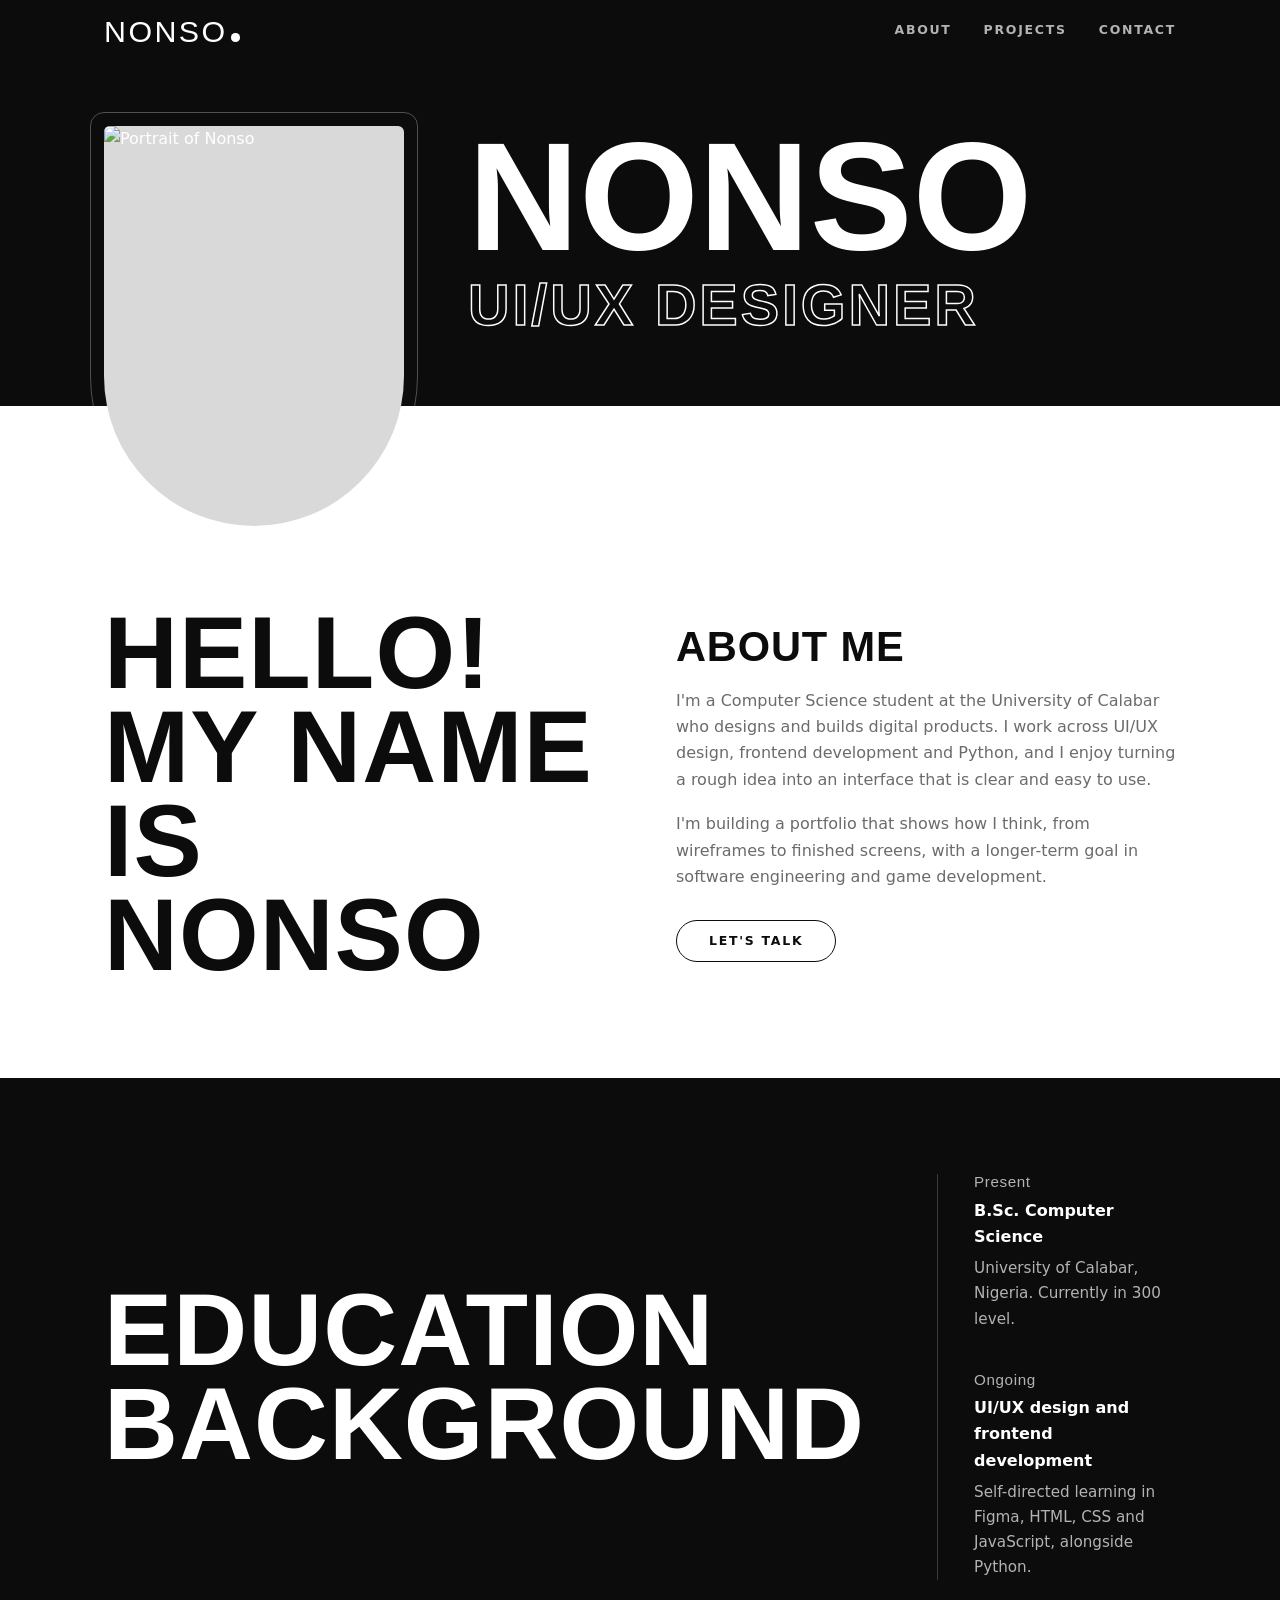
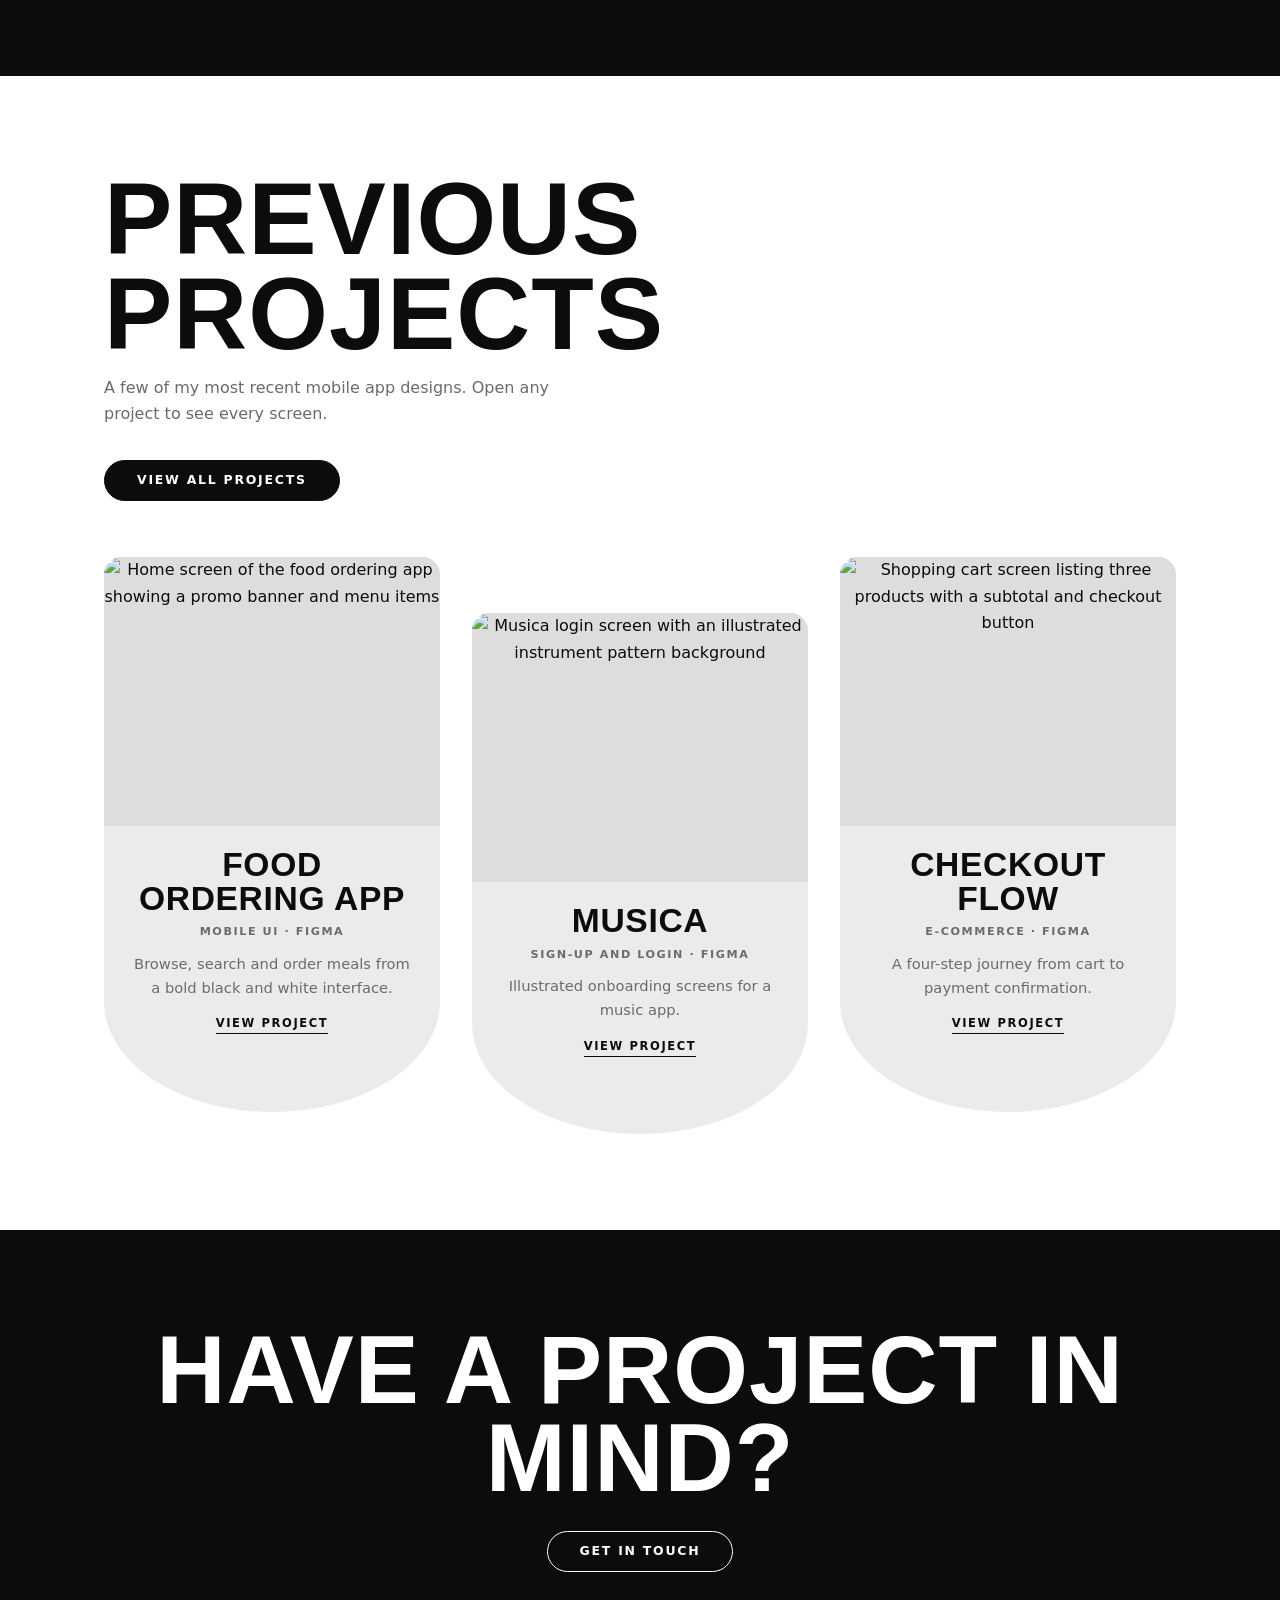
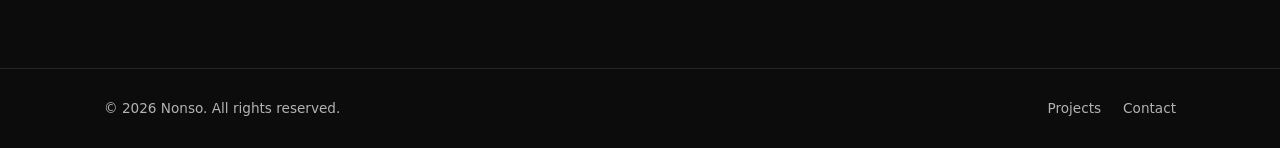
==== index.html @ d6ed272d "Add portfolio" ====
<!DOCTYPE html>
<!--
  ====================================================================
  HOME PAGE  (index.html)
  ====================================================================
  HOW THIS FILE IS ORGANISED (top to bottom):
    1. <head>            page title, description, link to style.css
    2. HEADER            logo + menu (same on every page)
    3. HERO              photo on the left, name on the right
    4. ABOUT             "Hello! My name is Nonso" + short bio
    5. EDUCATION         black section with a small timeline
    6. PROJECTS          three arch-shaped cards that link to projects.html
    7. CALL TO ACTION    black band with a button to the contact page
    8. FOOTER            copyright + small links
    9. <script>          script.js (menu behaviour)

  TIP: Use your editor's search (Ctrl+F) for "TODO" to find every
  place you need to put in your own details.
  ====================================================================
-->
<html lang="en">
<head>
  <meta charset="UTF-8">
  <!-- Makes the page scale properly on phones -->
  <meta name="viewport" content="width=device-width, initial-scale=1.0">

  <!-- The text shown in the browser tab and in Google results -->
  <title>Nonso | UI/UX Designer</title>
  <meta name="description" content="Portfolio of Nonso, a UI/UX designer and frontend developer. See my projects and get in touch.">

  <!-- All the styling lives in this one file -->
  <link rel="stylesheet" href="style.css">
</head>
<body>

  <!-- Lets keyboard users jump straight past the menu. Hidden until focused. -->
  <a class="skip-link" href="#main">Skip to content</a>


  <!-- ==============================================================
       HEADER  (sticky bar at the top of every page)
       Contains: logo on the left, menu links on the right.
       On phones the links collapse into the three-line button.
       If you add a new page, add its link in the <nav> below
       AND in the header of the other pages.
       ============================================================== -->
  <header class="site-header">
    <div class="header-inner">

      <!-- Logo / name. Clicking it returns to the home page -->
      <a href="index.html" class="logo" aria-label="Nonso, home">Nonso<span></span></a>

      <!-- Three-line menu button: only visible on phones (see style.css, section 16) -->
      <button class="nav-toggle" type="button" aria-expanded="false" aria-controls="site-nav" aria-label="Menu">
        <span></span><span></span><span></span>
      </button>

      <!-- The menu links. "#about" scrolls to the About section on this page -->
      <nav id="site-nav" class="site-nav" aria-label="Main">
        <a href="#about">About</a>
        <a href="projects.html">Projects</a>
        <a href="contact.html">Contact</a>
      </nav>

    </div>
  </header>
  <!-- END OF HEADER -->


  <!-- Everything between <main> and </main> is the page's main content -->
  <main id="main">

    <!-- ==============================================================
         HERO  (top section with the big name)
         Layout: photo on the LEFT, name + role on the RIGHT.
         Styles: style.css section 7.
         ============================================================== -->
    <section class="hero">
      <div class="hero-inner">

        <!-- Profile photo (the arch shape comes from CSS, not from the image) -->
        <div class="hero-photo">
          <!-- TODO: put your photo in the images folder, then change the src below,
                     for example src="images/nonso.jpg". A portrait photo (3:4 shape) works best. -->
          <img src="images/profile-placeholder.svg" alt="Portrait of Nonso" width="600" height="800">
        </div>

        <!-- Name and role. The second <span> is drawn as outlined text by CSS -->
        <h1 class="display">
          <span class="hero-name">Nonso</span>
          <span class="hero-role">UI/UX Designer</span>
        </h1>

      </div>
    </section>
    <!-- END OF HERO -->


    <!-- ==============================================================
         ABOUT  (white section, big heading on the left, text on the right)
         The id="about" lets the "About" menu link scroll here.
         Styles: style.css section 8.
         ============================================================== -->
    <section id="about" class="section about">
      <div class="wrap split">

        <!-- Left column: the big greeting -->
        <h2 class="display">Hello! My name is Nonso</h2>

        <!-- Right column: bio text and a button -->
        <div>
          <h3>About me</h3>
          <!-- TODO: rewrite these two paragraphs in your own words -->
          <p>
            I'm a Computer Science student at the University of Calabar who designs and builds
            digital products. I work across UI/UX design, frontend development and Python,
            and I enjoy turning a rough idea into an interface that is clear and easy to use.
          </p>
          <p>
            I'm building a portfolio that shows how I think, from wireframes to finished screens,
            with a longer-term goal in software engineering and game development.
          </p>
          <a class="btn" href="contact.html">Let's talk</a>
        </div>

      </div>
    </section>
    <!-- END OF ABOUT -->


    <!-- ==============================================================
         EDUCATION  (black section with a vertical timeline)
         To add another entry, copy one <div> inside .timeline.
         Styles: style.css section 9.
         ============================================================== -->
    <section id="education" class="section dark education">
      <div class="wrap split">

        <!-- Left column: heading -->
        <h2 class="display">Education background</h2>

        <!-- Right column: timeline entries (each <div> is one entry) -->
        <div class="timeline">

          <!-- Entry 1 -->
          <div>
            <p class="timeline-date">Present</p>
            <h3>B.Sc. Computer Science</h3>
            <p>University of Calabar, Nigeria. Currently in 300 level.</p>
          </div>

          <!-- Entry 2 -->
          <div>
            <p class="timeline-date">Ongoing</p>
            <h3>UI/UX design and frontend development</h3>
            <p>Self-directed learning in Figma, HTML, CSS and JavaScript, alongside Python.</p>
          </div>

        </div>
      </div>
    </section>
    <!-- END OF EDUCATION -->


    <!-- ==============================================================
         PROJECTS  (preview cards that link to the Projects page)
         Each <a class="arch-card"> is one card. The part after the #
         in href (for example #food-app) jumps to that project on
         projects.html, so it must match the id of the project there.
         To add a card: copy one <a class="arch-card">…</a> block.
         Styles: style.css section 10.
         ============================================================== -->
    <section id="projects" class="section">
      <div class="wrap">

        <!-- Heading row: title + short text on the left, button on the right -->
        <div class="section-head">
          <div>
            <h2 class="display">Previous projects</h2>
            <p>A few of my most recent mobile app designs. Open any project to see every screen.</p>
          </div>
          <a class="btn btn-solid" href="projects.html">View all projects</a>
        </div>

        <!-- The row of cards -->
        <div class="arch-grid">

          <!-- Card 1: Food Ordering App -->
          <a class="arch-card" href="projects.html#food-app">
            <img src="images/food-app/home-fast-food.png" alt="Home screen of the food ordering app showing a promo banner and menu items" width="430" height="1433" loading="lazy">
            <div class="arch-body">
              <h3>Food Ordering App</h3>
              <p class="arch-tags">Mobile UI · Figma</p>
              <p>Browse, search and order meals from a bold black and white interface.</p>
              <span class="arch-link">View project</span>
            </div>
          </a>

          <!-- Card 2: Musica -->
          <a class="arch-card" href="projects.html#musica">
            <img src="images/musica/login.png" alt="Musica login screen with an illustrated instrument pattern background" width="430" height="932" loading="lazy">
            <div class="arch-body">
              <h3>Musica</h3>
              <p class="arch-tags">Sign-up and login · Figma</p>
              <p>Illustrated onboarding screens for a music app.</p>
              <span class="arch-link">View project</span>
            </div>
          </a>

          <!-- Card 3: Checkout Flow -->
          <a class="arch-card" href="projects.html#checkout">
            <img src="images/checkout/cart.png" alt="Shopping cart screen listing three products with a subtotal and checkout button" width="430" height="932" loading="lazy">
            <div class="arch-body">
              <h3>Checkout Flow</h3>
              <p class="arch-tags">E-commerce · Figma</p>
              <p>A four-step journey from cart to payment confirmation.</p>
              <span class="arch-link">View project</span>
            </div>
          </a>

        </div>
      </div>
    </section>
    <!-- END OF PROJECTS -->


    <!-- ==============================================================
         CALL TO ACTION  (black band just above the footer)
         Styles: style.css section 11.
         ============================================================== -->
    <section class="dark cta">
      <div class="wrap">
        <h2 class="display">Have a project in mind?</h2>
        <a class="btn" href="contact.html">Get in touch</a>
      </div>
    </section>
    <!-- END OF CALL TO ACTION -->

  </main>


  <!-- ==============================================================
       FOOTER  (bottom of every page)
       The year updates by itself: script.js fills in <span data-year>.
       ============================================================== -->
  <footer class="site-footer">
    <div class="footer-inner">
      <p>&copy; <span data-year>2026</span> Nonso. All rights reserved.</p>
      <nav class="footer-links" aria-label="Footer">
        <a href="projects.html">Projects</a>
        <a href="contact.html">Contact</a>
      </nav>
    </div>
  </footer>
  <!-- END OF FOOTER -->


  <!-- JavaScript for this page (mobile menu, footer year). Keep this last. -->
  <script src="script.js"></script>
</body>
</html>
---- style.css ----
/* ====================================================================
   NONSO'S PORTFOLIO: style.css  (black & white theme)
   ====================================================================

   TABLE OF CONTENTS  (use Ctrl+F and search the number, e.g. "7.")
     1.  Fonts
     2.  Colours and settings   <- change the look of the whole site here
     3.  Reset and base styles
     4.  Reusable pieces        (headings, buttons)
     5.  Header and menu
     6.  Shared section helpers (.section, .dark, .split)
     7.  HOME: hero            (photo + big name)
     8.  HOME: about
     9.  HOME: education
    10.  HOME: project cards   (the arch shapes)
    11.  Call-to-action band
    12.  Footer
    13.  Page banner           (top of Projects and Contact pages)
    14.  PROJECTS page         (project blocks, gallery, lightbox)
    15.  CONTACT page          (details + form + errors)
    16.  Responsive rules      (tablet and phone)
    17.  Reduced motion

   HOW TO READ A CSS RULE:
     .class-name {            <- "which element?" (a dot means a class)
       property: value;       <- "what should change?"
     }
   The class names match the class="..." attributes in the HTML files.
   ==================================================================== */


/* ====================================================================
   1. FONTS
   The font files are stored in the "fonts" folder, so the site looks
   the same even offline. Bebas Neue = tall headings. Inter = body text.
   ==================================================================== */
@font-face {
  font-family: "Bebas Neue";
  src: url("fonts/bebas-neue-latin-400-normal.woff2") format("woff2");
  font-weight: 400;
  font-display: swap;  /* show text immediately, swap in the font when loaded */
}
@font-face {
  font-family: "Inter";
  src: url("fonts/inter-latin-400-normal.woff2") format("woff2");
  font-weight: 400;
  font-display: swap;
}
@font-face {
  font-family: "Inter";
  src: url("fonts/inter-latin-600-normal.woff2") format("woff2");
  font-weight: 600;    /* the semi-bold used for labels and small caps text */
  font-display: swap;
}


/* ====================================================================
   2. COLOURS AND SETTINGS
   These are "variables". Elsewhere you will see var(--black), which
   means "use whatever --black is set to here". Change a value once
   and it updates everywhere on the site.
   ==================================================================== */
:root {
  /* Colours */
  --black: #0c0c0c;        /* main black: dark sections, buttons, text */
  --white: #ffffff;        /* main white */
  --paper: #f5f5f5;        /* very light grey: alternate project blocks */
  --mist: #ebebeb;         /* light grey: project card background */
  --line: #d6d6d6;         /* thin divider lines and borders */
  --grey: #6b6b6b;         /* secondary text on white backgrounds */
  --grey-light: #b3b3b3;   /* secondary text on black backgrounds */
  --error: #c0182d;        /* red, used ONLY for form error messages */

  /* Fonts. After the first name comes a backup in case the font fails to load */
  --display: "Bebas Neue", "Arial Narrow", Impact, sans-serif;  /* headings */
  --body: "Inter", system-ui, -apple-system, "Segoe UI", Roboto, sans-serif;  /* paragraphs */

  /* Maximum width of the content area on big screens */
  --wrap: 1120px;
}


/* ====================================================================
   3. RESET AND BASE STYLES
   Browsers add their own default spacing. These rules remove it so the
   page looks the same everywhere, then set the page-wide defaults.
   ==================================================================== */

/* Makes width include padding and border, so sizes behave predictably */
*,
*::before,
*::after { box-sizing: border-box; }

/* Smooth scrolling when a link jumps to a section on the same page */
html { scroll-behavior: smooth; }

body {
  margin: 0;
  font-family: var(--body);
  color: var(--black);
  background: var(--white);
  line-height: 1.65;                 /* space between lines of text */
  -webkit-font-smoothing: antialiased;
}

/* Added by script.js while the lightbox is open, to stop the page behind it scrolling */
body.no-scroll { overflow: hidden; }

img { display: block; max-width: 100%; height: auto; }  /* images never overflow their box */
h1, h2, h3, p, ul, dl, figure { margin: 0; }            /* remove default gaps */
ul { padding: 0; list-style: none; }
a { color: inherit; }                                   /* links take the colour of their surroundings */

/* The outline shown when someone tabs through the page with a keyboard */
:focus-visible { outline: 2px solid currentColor; outline-offset: 4px; }

/* .wrap: centres the content and stops it getting too wide on big screens */
.wrap { max-width: var(--wrap); margin-inline: auto; padding-inline: 24px; }

/* "Skip to content" link: hidden off-screen until a keyboard user focuses it */
.skip-link {
  position: absolute;
  left: 16px;
  top: -60px;
  z-index: 100;
  background: var(--white);
  color: var(--black);
  padding: 10px 16px;
  border-radius: 8px;
}
.skip-link:focus { top: 12px; }


/* ====================================================================
   4. REUSABLE PIECES
   Small styles used in many places across all pages.
   ==================================================================== */

/* ---- .display: the big, tall, uppercase heading style ---- */
.display {
  font-family: var(--display);
  text-transform: uppercase;
  line-height: 0.92;           /* tight lines for big headings */
  letter-spacing: 0.01em;
}

/* ---- .eyebrow: the tiny label above a heading ("SELECTED WORK") ---- */
.eyebrow {
  font-size: 0.78rem;
  font-weight: 600;
  letter-spacing: 0.16em;
  text-transform: uppercase;
  color: var(--grey);
}
.dark .eyebrow,
.hero .eyebrow { color: var(--grey-light); }   /* lighter grey on black backgrounds */

/* ---- .btn: the pill-shaped button used everywhere ----
   Default look = outlined. Add "btn-solid" in the HTML for a filled one. */
.btn {
  display: inline-block;
  padding: 0.85rem 2rem;
  border: 1.5px solid currentColor;   /* border takes the text colour */
  border-radius: 999px;               /* huge radius = fully rounded ends */
  font: 600 0.78rem/1 var(--body);
  letter-spacing: 0.14em;
  text-transform: uppercase;
  text-decoration: none;
  background: transparent;
  color: inherit;
  cursor: pointer;
  transition: background 0.2s, color 0.2s, transform 0.2s;  /* smooth hover change */
}
/* Hover on a white background: fill with black */
.btn:hover { background: var(--black); color: var(--white); border-color: var(--black); transform: translateY(-2px); }
/* Hover on a black background: fill with white instead */
.dark .btn:hover,
.hero .btn:hover { background: var(--white); color: var(--black); border-color: var(--white); }
/* Filled version */
.btn-solid { background: var(--black); color: var(--white); border-color: var(--black); }
.btn-solid:hover { background: transparent; color: var(--black); }
/* Greyed out while the form is sending */
.btn[disabled] { opacity: 0.55; cursor: progress; transform: none; }


/* ====================================================================
   5. HEADER AND MENU
   The black bar at the top of every page. It stays visible while
   scrolling (position: sticky).
   ==================================================================== */
.site-header {
  position: sticky;
  top: 0;
  z-index: 50;                  /* keeps the header above other content */
  background: var(--black);
  color: var(--white);
}

/* Inner box that lines up the logo (left) and menu (right) */
.header-inner {
  max-width: var(--wrap);
  margin-inline: auto;
  padding: 14px 24px;
  display: flex;                  /* puts logo and menu side by side */
  align-items: center;
  justify-content: space-between; /* logo far left, menu far right */
}

/* ---- Logo (your name) ---- */
.logo {
  font-family: var(--display);
  font-size: 1.9rem;
  line-height: 1;
  letter-spacing: 0.08em;
  text-transform: uppercase;
  text-decoration: none;
}
/* The small white dot after the name (an empty <span> drawn with CSS) */
.logo span { display: inline-block; width: 0.28em; height: 0.28em; margin-left: 0.12em; border-radius: 50%; background: currentColor; }

/* ---- Menu links ---- */
.site-nav { display: flex; gap: 32px; }
.site-nav a {
  font-size: 0.78rem;
  font-weight: 600;
  letter-spacing: 0.14em;
  text-transform: uppercase;
  text-decoration: none;
  color: var(--grey-light);
  padding: 6px 0;
  border-bottom: 1.5px solid transparent;   /* invisible underline, shown on hover */
  transition: color 0.2s, border-color 0.2s;
}
/* Hovered link, and the link for the page you are currently on */
.site-nav a:hover,
.site-nav a[aria-current="page"] { color: var(--white); border-color: var(--white); }

/* ---- Three-line phone menu button (hidden on desktop, see section 16) ---- */
.nav-toggle {
  display: none;
  width: 44px;
  height: 44px;
  padding: 0;
  background: none;
  border: 0;
  color: inherit;
  cursor: pointer;
}
/* Each of the three lines */
.nav-toggle span {
  display: block;
  width: 24px;
  height: 2px;
  margin: 5px auto;
  background: currentColor;
  transition: transform 0.25s, opacity 0.25s;
}
/* When the menu is open, the three lines turn into an X */
.nav-toggle[aria-expanded="true"] span:nth-child(1) { transform: translateY(7px) rotate(45deg); }
.nav-toggle[aria-expanded="true"] span:nth-child(2) { opacity: 0; }
.nav-toggle[aria-expanded="true"] span:nth-child(3) { transform: translateY(-7px) rotate(-45deg); }


/* ====================================================================
   6. SHARED SECTION HELPERS
   Classes you add to a <section> to control its spacing and colour.
   ==================================================================== */

/* .section: standard vertical spacing between page sections */
.section { padding: 96px 0; scroll-margin-top: 70px; }  /* scroll-margin keeps anchors clear of the sticky header */

/* .dark: black background with white text */
.dark { background: var(--black); color: var(--white); }

/* .paper: very light grey background (available if you want a tinted section) */
.paper { background: var(--paper); }

/* .split: two equal columns side by side (collapses to one column on phones) */
.split {
  display: grid;
  grid-template-columns: 1fr 1fr;   /* two columns of equal width */
  gap: 72px;                        /* space between the columns */
  align-items: center;              /* vertically centre both columns */
}


/* ====================================================================
   7. HOME: HERO
   The black area at the top of the home page. Photo on the LEFT,
   name on the RIGHT. The photo hangs down over the white section below.
   ==================================================================== */
.hero {
  background: var(--black);
  color: var(--white);
  padding-top: 64px;
  position: relative;
  z-index: 2;      /* lets the photo sit on top of the next section */
}

/* Two columns: [photo] [name]. "auto" = as wide as the photo needs, "1fr" = the rest */
.hero-inner {
  max-width: var(--wrap);
  margin-inline: auto;
  padding-inline: 24px;
  display: grid;
  grid-template-columns: auto 1fr;
  align-items: center;
  gap: 64px;
}

/* ---- The photo ---- */
.hero-photo {
  position: relative;
  width: 300px;
  margin-bottom: -120px;     /* NEGATIVE margin pulls the photo down over the white section */
}
.hero-photo img {
  width: 100%;
  aspect-ratio: 3 / 4;       /* portrait shape */
  object-fit: cover;         /* crops the photo to fill the shape without stretching */
  background: #d9d9d9;
  border-radius: 6px 6px 150px 150px;   /* corners: top-left, top-right, bottom-right, bottom-left. Big bottom radius = rounded "arch" bottom */
}
/* The thin ring drawn around the photo (decoration only) */
.hero-photo::after {
  content: "";
  position: absolute;
  inset: -14px;              /* extends the ring 14px beyond the photo on all sides */
  border: 1.5px solid rgba(255, 255, 255, 0.28);
  border-radius: 14px 14px 164px 164px;
  pointer-events: none;      /* the ring never blocks clicks */
}

/* ---- The name and role ---- */
.hero h1 { padding-bottom: 72px; }   /* lifts the text up a little, balancing the photo overhang */
.hero-name {
  display: block;
  font-size: clamp(4.5rem, 12vw, 10rem);   /* clamp(min, ideal, max): grows with the screen but stays within limits */
}
.hero-role {
  display: block;
  margin-top: 10px;
  font-size: clamp(1.8rem, 5vw, 3.6rem);
  color: transparent;                       /* transparent fill + white stroke = outlined text */
  -webkit-text-stroke: 1.5px var(--white);
  letter-spacing: 0.05em;
}


/* ====================================================================
   8. HOME: ABOUT
   ==================================================================== */
.about { padding-top: 200px; }   /* extra top space so the hanging photo doesn't cover the heading */
.about h2 { font-size: clamp(3.6rem, 8vw, 6.6rem); }

/* Small headings reused in a few places ("About me") */
.about h3,
.section-title-sm {
  font-family: var(--display);
  font-size: 2.6rem;
  line-height: 1;
  letter-spacing: 0.02em;
  text-transform: uppercase;
  margin-bottom: 20px;
}
.about p { color: var(--grey); margin-bottom: 18px; max-width: 52ch; }  /* 52ch = about 52 characters wide: comfortable to read */
.about .btn { margin-top: 12px; }


/* ====================================================================
   9. HOME: EDUCATION
   Black section with a vertical line down the left of the entries.
   ==================================================================== */
.education h2 { font-size: clamp(3.4rem, 8vw, 6.4rem); }

/* .timeline: the list of entries. The left border is the vertical line */
.timeline { border-left: 1px solid #3a3a3a; padding-left: 36px; display: grid; gap: 40px; }
.timeline-date { font-family: var(--display); font-size: 2.1rem; line-height: 1; letter-spacing: 0.04em; margin-bottom: 8px; }
.timeline h3 { font-size: 1rem; font-weight: 600; margin-bottom: 6px; }
.timeline p { color: var(--grey-light); font-size: 0.95rem; max-width: 44ch; }


/* ====================================================================
   10. HOME: PROJECT CARDS
   The arch-shaped cards (flat top, big rounded bottom).
   ==================================================================== */

/* Heading row above the cards: title on the left, button on the right */
.section-head { display: flex; justify-content: space-between; align-items: end; gap: 32px; flex-wrap: wrap; margin-bottom: 56px; }
.section-head h2 { font-size: clamp(3.4rem, 8vw, 6.4rem); }
.section-head p { color: var(--grey); max-width: 46ch; margin-top: 14px; }

/* .arch-grid: lays the cards in a row.
   repeat(auto-fit, minmax(250px, 1fr)) = "fit as many columns as possible,
   each at least 250px wide". That is what makes it responsive. */
.arch-grid {
  display: grid;
  grid-template-columns: repeat(auto-fit, minmax(250px, 1fr));
  gap: 32px;
  align-items: start;
}

/* .arch-card: one card. The two-part border-radius below creates the arch:
   16px rounded top corners, and a bottom curve that is 50% of the width
   across and 110px tall. */
.arch-card {
  display: flex;
  flex-direction: column;
  text-align: center;
  text-decoration: none;
  background: var(--mist);
  border-radius: 18px 18px 50% 50% / 18px 18px 110px 110px;
  overflow: hidden;       /* clips the image to the rounded corners */
  transition: transform 0.3s, box-shadow 0.3s;
}
/* Hover: lift the card up and add a soft shadow */
.arch-card:hover { transform: translateY(-8px); box-shadow: 0 22px 40px rgba(0, 0, 0, 0.16); }

/* The screenshot at the top of the card (cropped from the top) */
.arch-card img { width: 100%; aspect-ratio: 5 / 4; object-fit: cover; object-position: top; background: #ddd; }

/* The text area. The big bottom padding leaves room for the curve */
.arch-body { padding: 22px 28px 76px; }
.arch-body h3 { font-family: var(--display); font-size: 2.1rem; line-height: 1; letter-spacing: 0.02em; text-transform: uppercase; }
.arch-tags { margin: 8px 0 10px; font-size: 0.7rem; font-weight: 600; letter-spacing: 0.14em; text-transform: uppercase; color: var(--grey); }
.arch-body p:not(.arch-tags) { font-size: 0.92rem; color: var(--grey); }
.arch-link { display: inline-block; margin-top: 14px; font-size: 0.72rem; font-weight: 600; letter-spacing: 0.14em; text-transform: uppercase; border-bottom: 1.5px solid currentColor; }


/* ====================================================================
   11. CALL-TO-ACTION BAND
   The black strip with a headline and a button, above the footer.
   (It also has class="dark" in the HTML, which gives it the black background.)
   ==================================================================== */
.cta { text-align: center; padding: 96px 0; }
.cta h2 { font-size: clamp(3rem, 8vw, 6rem); margin-bottom: 28px; }


/* ====================================================================
   12. FOOTER
   ==================================================================== */
.site-footer { background: var(--black); color: var(--grey-light); border-top: 1px solid #262626; font-size: 0.85rem; }
.footer-inner { max-width: var(--wrap); margin-inline: auto; padding: 28px 24px; display: flex; justify-content: space-between; align-items: center; gap: 16px; flex-wrap: wrap; }
.footer-links { display: flex; gap: 22px; }
.footer-links a { text-decoration: none; }
.footer-links a:hover { color: var(--white); }


/* ====================================================================
   13. PAGE BANNER
   The black title area at the top of the Projects and Contact pages.
   ==================================================================== */
.page-hero { background: var(--black); color: var(--white); padding: 80px 0 72px; }
.page-hero h1 { font-size: clamp(3.8rem, 11vw, 8.5rem); }
.page-hero p { margin-top: 20px; max-width: 54ch; color: var(--grey-light); }

/* .pills: the row of jump buttons under the Projects banner title */
.pills { display: flex; flex-wrap: wrap; gap: 12px; margin-top: 32px; }
.pills a {
  padding: 9px 20px;
  border: 1.5px solid #4a4a4a;
  border-radius: 999px;
  font-size: 0.74rem;
  font-weight: 600;
  letter-spacing: 0.14em;
  text-transform: uppercase;
  text-decoration: none;
  color: var(--white);
  transition: background 0.2s, color 0.2s;
}
.pills a:hover { background: var(--white); color: var(--black); }


/* ====================================================================
   14. PROJECTS PAGE
   ==================================================================== */

/* ---- One project block ---- */
.project { padding: 88px 0; scroll-margin-top: 60px; border-top: 1px solid var(--line); }
/* Alternating backgrounds: projects 1 and 3 get light grey, project 2 stays white.
   (It counts every <section> in <main>, and the page banner is the first one.) */
.project:nth-of-type(even) { background: var(--paper); }

/* Top of a project: title on the left, description on the right */
.project-head { display: grid; grid-template-columns: 1fr 1.2fr; gap: 64px; margin-bottom: 56px; }

/* The big outlined number ("01") */
.project-num { font-family: var(--display); font-size: 5rem; line-height: 1; color: transparent; -webkit-text-stroke: 1.5px var(--black); }
.project h2 { font-size: clamp(3rem, 6vw, 4.8rem); margin-top: 4px; }

/* The description paragraph */
.project-copy p { color: var(--grey); max-width: 60ch; }

/* ---- Screenshot gallery ----
   Same auto-fit trick as the cards: as many columns as fit, each at least 190px. */
.gallery { display: grid; grid-template-columns: repeat(auto-fit, minmax(190px, 1fr)); gap: 24px; align-items: start; }
.gallery figure { display: grid; gap: 10px; }

/* The clickable wrapper around each screenshot */
.shot-btn { padding: 0; border: 0; background: none; cursor: zoom-in; display: block; width: 100%; border-radius: 22px; }
.shot-btn img {
  width: 100%;
  border-radius: 22px;
  border: 1px solid var(--line);
  background: var(--mist);
  transition: transform 0.3s, box-shadow 0.3s;
}
/* Hover: lift the screenshot slightly */
.shot-btn:hover img { transform: translateY(-5px); box-shadow: 0 18px 32px rgba(0, 0, 0, 0.16); }

/* The small caption under each screenshot */
.gallery figcaption { font-size: 0.72rem; font-weight: 600; letter-spacing: 0.12em; text-transform: uppercase; color: var(--grey); text-align: center; }

/* .gallery-3: a gallery for exactly three phone screens, kept centred */
.gallery-3 { grid-template-columns: repeat(auto-fit, minmax(220px, 280px)); justify-content: center; }

/* ---- Lightbox: the dark pop-up that enlarges a screenshot ----
   It covers the whole screen (position: fixed; inset: 0). The "hidden"
   attribute in the HTML hides it until script.js shows it. */
.lightbox {
  position: fixed;
  inset: 0;                         /* shorthand for top/right/bottom/left = 0 */
  z-index: 200;                     /* above everything, even the header */
  display: flex;
  align-items: center;
  justify-content: center;
  padding: 24px;
  background: rgba(0, 0, 0, 0.9);   /* black at 90% opacity */
  cursor: zoom-out;
}
.lightbox[hidden] { display: none; }    /* makes the "hidden" attribute really hide it */
.lightbox img { max-width: 100%; max-height: 88vh; border-radius: 22px; background: var(--white); }  /* 88vh = 88% of the screen height */
.lightbox-close {
  position: absolute;
  top: 16px;
  right: 20px;
  width: 48px;
  height: 48px;
  border: 1.5px solid var(--white);
  border-radius: 50%;
  background: transparent;
  color: var(--white);
  font-size: 1.8rem;
  line-height: 1;
  cursor: pointer;
}
.lightbox-close:hover { background: var(--white); color: var(--black); }


/* ====================================================================
   15. CONTACT PAGE
   ==================================================================== */

/* Two columns: details (narrower) and form (wider) */
.contact-grid { display: grid; grid-template-columns: 0.9fr 1.3fr; gap: 72px; align-items: start; }

/* ---- Left column: email and links ---- */
.contact-info h2 { font-size: clamp(2.8rem, 6vw, 4.4rem); margin-bottom: 20px; }
.contact-info > p { color: var(--grey); max-width: 38ch; margin-bottom: 32px; }
.contact-list { display: grid; gap: 22px; }
.contact-list dt { font-size: 0.7rem; font-weight: 600; letter-spacing: 0.16em; text-transform: uppercase; color: var(--grey); }
.contact-list dd { margin: 2px 0 0; font-weight: 600; }
.contact-list a { text-underline-offset: 4px; }

/* ---- Right column: the card that holds the form ---- */
.form-card { border: 1.5px solid var(--black); border-radius: 24px; padding: 40px; }

/* One field = label + input + error message */
.field { margin-bottom: 22px; }
.field label { display: block; margin-bottom: 8px; font-size: 0.74rem; font-weight: 600; letter-spacing: 0.14em; text-transform: uppercase; }
.field label .req { color: var(--grey); }   /* the * after a label */

/* All text boxes, the drop-down and the message box share one look */
.field input,
.field select,
.field textarea {
  width: 100%;
  padding: 14px 16px;
  font: inherit;
  color: var(--black);
  background: var(--white);
  border: 1.5px solid #9a9a9a;
  border-radius: 12px;
  transition: border-color 0.2s, box-shadow 0.2s;
}
/* The drop-down arrow is drawn with two tiny gradients (CSS-only arrow) */
.field select {
  appearance: none;
  background-image: linear-gradient(45deg, transparent 50%, var(--black) 50%), linear-gradient(135deg, var(--black) 50%, transparent 50%);
  background-position: calc(100% - 22px) 55%, calc(100% - 16px) 55%;
  background-size: 6px 6px;
  background-repeat: no-repeat;
  padding-right: 44px;
}
.field textarea { min-height: 150px; resize: vertical; }   /* can be dragged taller, not wider */

/* When a field is clicked or tabbed into */
.field input:focus,
.field select:focus,
.field textarea:focus { outline: none; border-color: var(--black); box-shadow: 0 0 0 3px rgba(0, 0, 0, 0.14); }

/* ---- ERROR STATE ----
   script.js adds the class "invalid" to a .field when its value is wrong.
   These rules turn the border red. The message text itself is .field-error. */
.field.invalid input,
.field.invalid select,
.field.invalid textarea { border-color: var(--error); }
.field.invalid input:focus,
.field.invalid select:focus,
.field.invalid textarea:focus { box-shadow: 0 0 0 3px rgba(192, 24, 45, 0.2); }

/* The red error message under a field. Empty = takes no space. */
.field-error { min-height: 0; margin-top: 6px; font-size: 0.84rem; color: var(--error); }
.field-error:not(:empty)::before { content: "! "; font-weight: 600; }   /* adds a "!" before any message */

/* Row under the message box: error on the left, character counter on the right */
.field-foot { display: flex; justify-content: space-between; gap: 12px; }
.counter { margin-top: 6px; font-size: 0.78rem; color: var(--grey); white-space: nowrap; }

/* Send button + status line */
.form-actions { display: flex; align-items: center; gap: 20px; flex-wrap: wrap; margin-top: 8px; }
.form-status { font-size: 0.9rem; }
.form-status.error { color: var(--error); font-weight: 600; }

/* ---- SUCCESS MESSAGE (shown after a valid send) ---- */
.form-success { text-align: center; padding: 24px 0; }
.form-success[hidden] { display: none; }
.tick { width: 72px; height: 72px; margin: 0 auto 20px; display: grid; place-items: center; border: 2px solid var(--black); border-radius: 50%; font-size: 2rem; line-height: 1; }
.form-success h3 { font-family: var(--display); font-size: 2.6rem; line-height: 1; text-transform: uppercase; margin-bottom: 12px; }
.form-success p { color: var(--grey); max-width: 44ch; margin: 0 auto 24px; }


/* ====================================================================
   16. RESPONSIVE RULES
   A "media query" applies its rules ONLY when the screen matches the
   condition. max-width: 860px means "screens 860px wide or narrower"
   (tablets and phones). These rules override the earlier ones.
   ==================================================================== */

/* ---------- Tablet and phone (860px and narrower) ---------- */
@media (max-width: 860px) {
  .section { padding: 72px 0; }

  /* Two-column layouts become one column */
  .split,
  .project-head,
  .contact-grid { grid-template-columns: 1fr; gap: 40px; }

  /* Hero: one centred column. "order" decides which item comes first:
     the name (order 1) goes above the photo (order 2) */
  .hero { padding-top: 48px; }
  .hero-inner { grid-template-columns: 1fr; justify-items: center; text-align: center; gap: 36px; }
  .hero h1 { order: 1; padding-bottom: 0; }
  .hero-photo { order: 2; width: 240px; margin-bottom: -90px; }
  .about { padding-top: 130px; }

  .form-card { padding: 28px 22px; }
}

/* ---------- Desktop only (861px and wider) ---------- */
@media (min-width: 861px) {
  /* Drops the middle project card lower for a staggered look */
  .arch-grid .arch-card:nth-child(2) { margin-top: 56px; }
}

/* ---------- Phone (720px and narrower): collapse the menu ---------- */
@media (max-width: 720px) {
  .nav-toggle { display: block; }       /* show the three-line button */

  /* The menu becomes a dropdown panel under the header, hidden until opened */
  .site-nav {
    position: absolute;
    top: 100%;
    left: 0;
    right: 0;
    display: none;
    flex-direction: column;
    gap: 0;
    padding: 8px 24px 20px;
    background: var(--black);
    border-top: 1px solid #262626;
  }
  .site-nav.open { display: flex; }     /* script.js adds "open" when the button is pressed */
  .site-nav a { padding: 14px 0; border-bottom: 1px solid #262626; }
}


/* ====================================================================
   17. REDUCED MOTION
   Some people switch on "reduce motion" in their device settings.
   This turns off animations and smooth scrolling for them.
   ==================================================================== */
@media (prefers-reduced-motion: reduce) {
  html { scroll-behavior: auto; }
  *, *::before, *::after { transition: none !important; animation: none !important; }
}
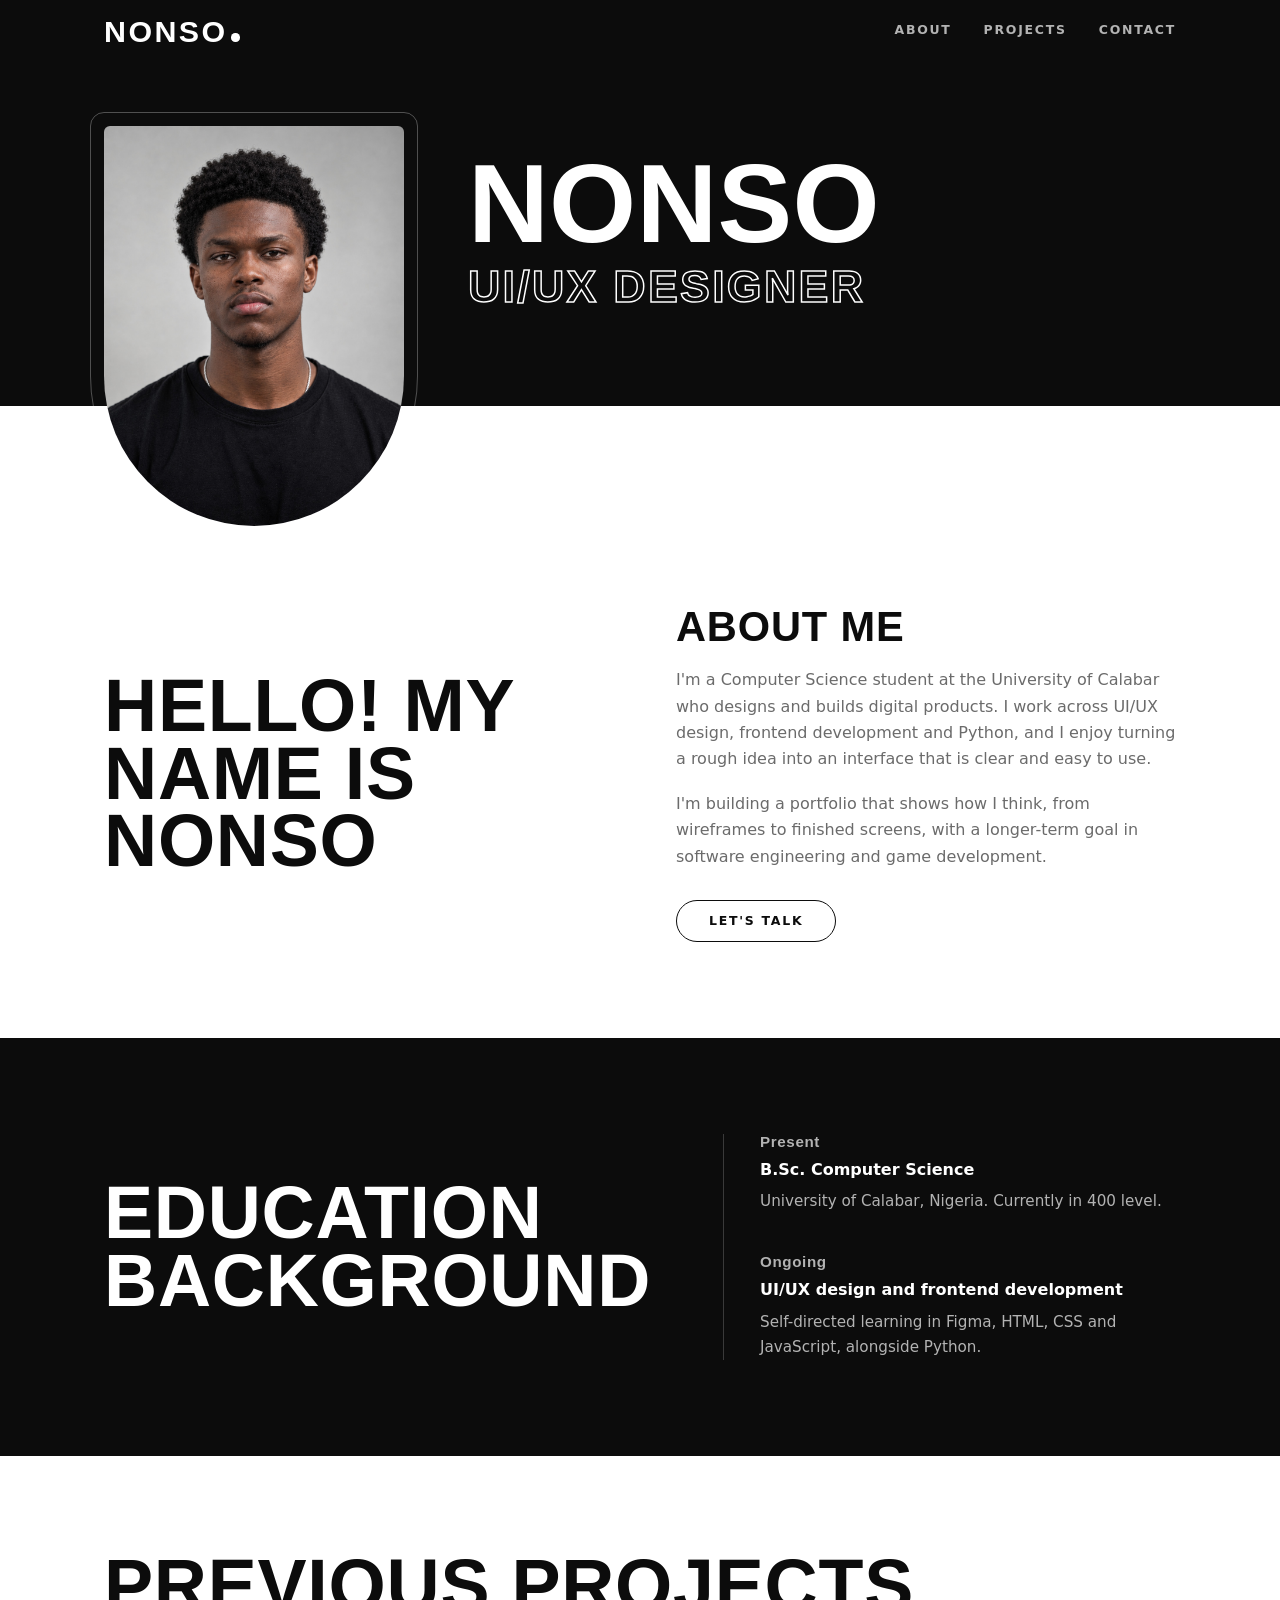
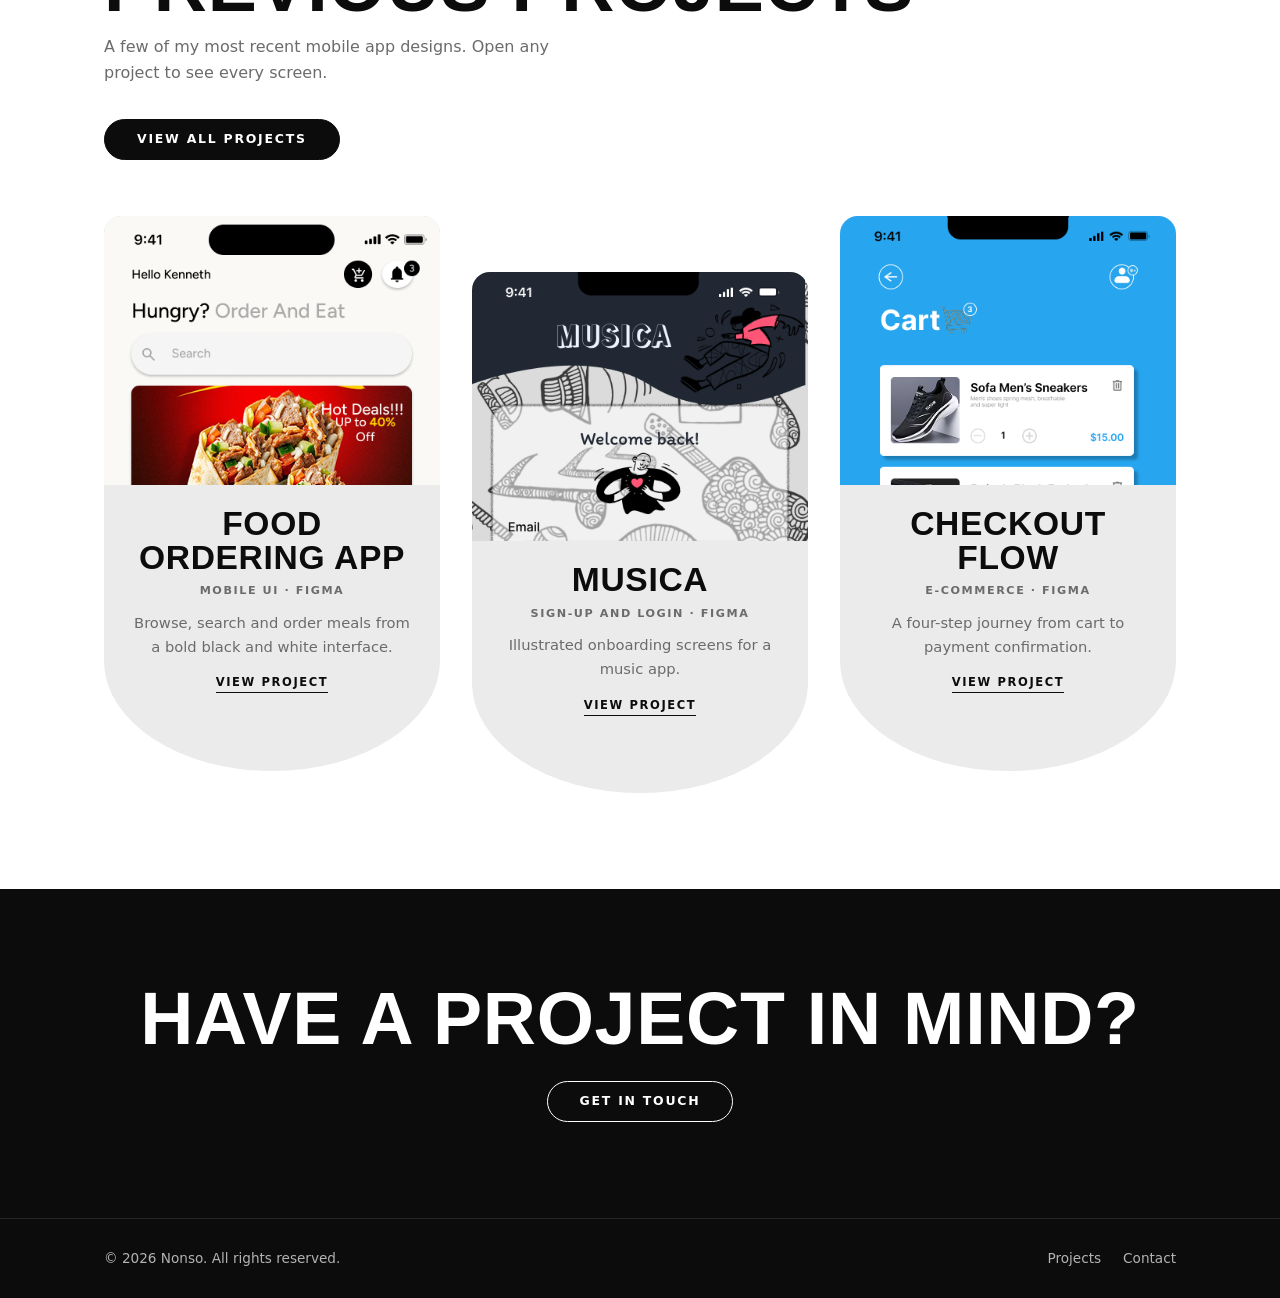
==== commit b3c5f915: "Add files via upload" ====
--- a/index.html
+++ b/index.html
@@ -1,116 +1,58 @@
 <!DOCTYPE html>
-<!--
-  ====================================================================
-  HOME PAGE  (index.html)
-  ====================================================================
-  HOW THIS FILE IS ORGANISED (top to bottom):
-    1. <head>            page title, description, link to style.css
-    2. HEADER            logo + menu (same on every page)
-    3. HERO              photo on the left, name on the right
-    4. ABOUT             "Hello! My name is Nonso" + short bio
-    5. EDUCATION         black section with a small timeline
-    6. PROJECTS          three arch-shaped cards that link to projects.html
-    7. CALL TO ACTION    black band with a button to the contact page
-    8. FOOTER            copyright + small links
-    9. <script>          script.js (menu behaviour)
-
-  TIP: Use your editor's search (Ctrl+F) for "TODO" to find every
-  place you need to put in your own details.
-  ====================================================================
--->
+<!-- Home page. Top to bottom: header, hero, about, education, projects, call to action, footer. -->
 <html lang="en">
 <head>
   <meta charset="UTF-8">
-  <!-- Makes the page scale properly on phones -->
   <meta name="viewport" content="width=device-width, initial-scale=1.0">
-
-  <!-- The text shown in the browser tab and in Google results -->
   <title>Nonso | UI/UX Designer</title>
   <meta name="description" content="Portfolio of Nonso, a UI/UX designer and frontend developer. See my projects and get in touch.">
-
-  <!-- All the styling lives in this one file -->
   <link rel="stylesheet" href="style.css">
 </head>
 <body>
-
-  <!-- Lets keyboard users jump straight past the menu. Hidden until focused. -->
+  <!-- Lets keyboard users skip the menu. Hidden until focused. -->
   <a class="skip-link" href="#main">Skip to content</a>
 
-
-  <!-- ==============================================================
-       HEADER  (sticky bar at the top of every page)
-       Contains: logo on the left, menu links on the right.
-       On phones the links collapse into the three-line button.
-       If you add a new page, add its link in the <nav> below
-       AND in the header of the other pages.
-       ============================================================== -->
+  <!-- Header: the same on every page. When you add a page, add its link to the nav on each page. -->
   <header class="site-header">
     <div class="header-inner">
-
-      <!-- Logo / name. Clicking it returns to the home page -->
       <a href="index.html" class="logo" aria-label="Nonso, home">Nonso<span></span></a>
 
-      <!-- Three-line menu button: only visible on phones (see style.css, section 16) -->
+      <!-- Menu button: phones only. script.js opens and closes the menu. -->
       <button class="nav-toggle" type="button" aria-expanded="false" aria-controls="site-nav" aria-label="Menu">
         <span></span><span></span><span></span>
       </button>
 
-      <!-- The menu links. "#about" scrolls to the About section on this page -->
       <nav id="site-nav" class="site-nav" aria-label="Main">
         <a href="#about">About</a>
         <a href="projects.html">Projects</a>
         <a href="contact.html">Contact</a>
       </nav>
-
     </div>
   </header>
-  <!-- END OF HEADER -->
 
-
-  <!-- Everything between <main> and </main> is the page's main content -->
   <main id="main">
 
-    <!-- ==============================================================
-         HERO  (top section with the big name)
-         Layout: photo on the LEFT, name + role on the RIGHT.
-         Styles: style.css section 7.
-         ============================================================== -->
+    <!-- Hero: photo on the left, name on the right. CSS draws the arch shape and the outlined role text. -->
     <section class="hero">
       <div class="hero-inner">
-
-        <!-- Profile photo (the arch shape comes from CSS, not from the image) -->
         <div class="hero-photo">
-          <!-- TODO: put your photo in the images folder, then change the src below,
-                     for example src="images/nonso.jpg". A portrait photo (3:4 shape) works best. -->
-          <img src="images/profile-placeholder.svg" alt="Portrait of Nonso" width="600" height="800">
+          <img src="images/profile_pic.jpg" alt="Portrait of Nonso" width="600" height="800">
         </div>
 
-        <!-- Name and role. The second <span> is drawn as outlined text by CSS -->
         <h1 class="display">
           <span class="hero-name">Nonso</span>
           <span class="hero-role">UI/UX Designer</span>
         </h1>
-
       </div>
     </section>
-    <!-- END OF HERO -->
 
-
-    <!-- ==============================================================
-         ABOUT  (white section, big heading on the left, text on the right)
-         The id="about" lets the "About" menu link scroll here.
-         Styles: style.css section 8.
-         ============================================================== -->
+    <!-- About: the id is what the "About" menu link scrolls to. -->
     <section id="about" class="section about">
       <div class="wrap split">
-
-        <!-- Left column: the big greeting -->
         <h2 class="display">Hello! My name is Nonso</h2>
 
-        <!-- Right column: bio text and a button -->
         <div>
           <h3>About me</h3>
-          <!-- TODO: rewrite these two paragraphs in your own words -->
           <p>
             I'm a Computer Science student at the University of Calabar who designs and builds
             digital products. I work across UI/UX design, frontend development and Python,
@@ -122,58 +64,35 @@
           </p>
           <a class="btn" href="contact.html">Let's talk</a>
         </div>
-
       </div>
     </section>
-    <!-- END OF ABOUT -->
 
-
-    <!-- ==============================================================
-         EDUCATION  (black section with a vertical timeline)
-         To add another entry, copy one <div> inside .timeline.
-         Styles: style.css section 9.
-         ============================================================== -->
+    <!-- Education: to add an entry, copy one <div> inside .timeline. -->
     <section id="education" class="section dark education">
       <div class="wrap split">
-
-        <!-- Left column: heading -->
         <h2 class="display">Education background</h2>
 
-        <!-- Right column: timeline entries (each <div> is one entry) -->
         <div class="timeline">
-
-          <!-- Entry 1 -->
           <div>
             <p class="timeline-date">Present</p>
             <h3>B.Sc. Computer Science</h3>
-            <p>University of Calabar, Nigeria. Currently in 300 level.</p>
+            <p>University of Calabar, Nigeria. Currently in 400 level.</p>
           </div>
 
-          <!-- Entry 2 -->
           <div>
             <p class="timeline-date">Ongoing</p>
             <h3>UI/UX design and frontend development</h3>
             <p>Self-directed learning in Figma, HTML, CSS and JavaScript, alongside Python.</p>
           </div>
-
         </div>
       </div>
     </section>
-    <!-- END OF EDUCATION -->
 
-
-    <!-- ==============================================================
-         PROJECTS  (preview cards that link to the Projects page)
-         Each <a class="arch-card"> is one card. The part after the #
-         in href (for example #food-app) jumps to that project on
-         projects.html, so it must match the id of the project there.
-         To add a card: copy one <a class="arch-card">…</a> block.
-         Styles: style.css section 10.
-         ============================================================== -->
+    <!-- Projects: each card links to a project on projects.html.
+         The text after the # must match that project's id there. -->
     <section id="projects" class="section">
       <div class="wrap">
 
-        <!-- Heading row: title + short text on the left, button on the right -->
         <div class="section-head">
           <div>
             <h2 class="display">Previous projects</h2>
@@ -182,10 +101,8 @@
           <a class="btn btn-solid" href="projects.html">View all projects</a>
         </div>
 
-        <!-- The row of cards -->
         <div class="arch-grid">
 
-          <!-- Card 1: Food Ordering App -->
           <a class="arch-card" href="projects.html#food-app">
             <img src="images/food-app/home-fast-food.png" alt="Home screen of the food ordering app showing a promo banner and menu items" width="430" height="1433" loading="lazy">
             <div class="arch-body">
@@ -196,7 +113,6 @@
             </div>
           </a>
 
-          <!-- Card 2: Musica -->
           <a class="arch-card" href="projects.html#musica">
             <img src="images/musica/login.png" alt="Musica login screen with an illustrated instrument pattern background" width="430" height="932" loading="lazy">
             <div class="arch-body">
@@ -207,7 +123,6 @@
             </div>
           </a>
 
-          <!-- Card 3: Checkout Flow -->
           <a class="arch-card" href="projects.html#checkout">
             <img src="images/checkout/cart.png" alt="Shopping cart screen listing three products with a subtotal and checkout button" width="430" height="932" loading="lazy">
             <div class="arch-body">
@@ -221,28 +136,17 @@
         </div>
       </div>
     </section>
-    <!-- END OF PROJECTS -->
 
-
-    <!-- ==============================================================
-         CALL TO ACTION  (black band just above the footer)
-         Styles: style.css section 11.
-         ============================================================== -->
     <section class="dark cta">
       <div class="wrap">
         <h2 class="display">Have a project in mind?</h2>
         <a class="btn" href="contact.html">Get in touch</a>
       </div>
     </section>
-    <!-- END OF CALL TO ACTION -->
 
   </main>
 
-
-  <!-- ==============================================================
-       FOOTER  (bottom of every page)
-       The year updates by itself: script.js fills in <span data-year>.
-       ============================================================== -->
+  <!-- Footer: script.js fills in the year. -->
   <footer class="site-footer">
     <div class="footer-inner">
       <p>&copy; <span data-year>2026</span> Nonso. All rights reserved.</p>
@@ -252,10 +156,7 @@
       </nav>
     </div>
   </footer>
-  <!-- END OF FOOTER -->
 
-
-  <!-- JavaScript for this page (mobile menu, footer year). Keep this last. -->
   <script src="script.js"></script>
 </body>
 </html>
--- a/style.css
+++ b/style.css
@@ -1,97 +1,39 @@
-/* ====================================================================
-   NONSO'S PORTFOLIO: style.css  (black & white theme)
-   ====================================================================
-
-   TABLE OF CONTENTS  (use Ctrl+F and search the number, e.g. "7.")
-     1.  Fonts
-     2.  Colours and settings   <- change the look of the whole site here
-     3.  Reset and base styles
-     4.  Reusable pieces        (headings, buttons)
-     5.  Header and menu
-     6.  Shared section helpers (.section, .dark, .split)
-     7.  HOME: hero            (photo + big name)
-     8.  HOME: about
-     9.  HOME: education
-    10.  HOME: project cards   (the arch shapes)
-    11.  Call-to-action band
-    12.  Footer
-    13.  Page banner           (top of Projects and Contact pages)
-    14.  PROJECTS page         (project blocks, gallery, lightbox)
-    15.  CONTACT page          (details + form + errors)
-    16.  Responsive rules      (tablet and phone)
-    17.  Reduced motion
-
-   HOW TO READ A CSS RULE:
-     .class-name {            <- "which element?" (a dot means a class)
-       property: value;       <- "what should change?"
-     }
-   The class names match the class="..." attributes in the HTML files.
-   ==================================================================== */
-
-
-/* ====================================================================
-   1. FONTS
-   The font files are stored in the "fonts" folder, so the site looks
-   the same even offline. Bebas Neue = tall headings. Inter = body text.
-   ==================================================================== */
-@font-face {
-  font-family: "Bebas Neue";
-  src: url("fonts/bebas-neue-latin-400-normal.woff2") format("woff2");
-  font-weight: 400;
-  font-display: swap;  /* show text immediately, swap in the font when loaded */
-}
-@font-face {
-  font-family: "Inter";
-  src: url("fonts/inter-latin-400-normal.woff2") format("woff2");
-  font-weight: 400;
-  font-display: swap;
-}
-@font-face {
-  font-family: "Inter";
-  src: url("fonts/inter-latin-600-normal.woff2") format("woff2");
-  font-weight: 600;    /* the semi-bold used for labels and small caps text */
-  font-display: swap;
-}
-
-
-/* ====================================================================
-   2. COLOURS AND SETTINGS
-   These are "variables". Elsewhere you will see var(--black), which
-   means "use whatever --black is set to here". Change a value once
-   and it updates everywhere on the site.
-   ==================================================================== */
+/* Nonso's portfolio: black and white theme.
+
+   Colours, fonts and the content width are variables in :root below, so you can
+   restyle the whole site from there.
+
+   Sections, in order: variables, reset, shared pieces (headings, buttons), header,
+   section helpers, hero, about, education, project cards, call to action, footer,
+   page banner, projects page, contact page, responsive rules, reduced motion. */
+
+
+/* ---------- Variables ---------- */
 :root {
-  /* Colours */
-  --black: #0c0c0c;        /* main black: dark sections, buttons, text */
-  --white: #ffffff;        /* main white */
-  --paper: #f5f5f5;        /* very light grey: alternate project blocks */
+  --black: #0c0c0c;        /* dark sections, buttons, text */
+  --white: #ffffff;
+  --paper: #f5f5f5;        /* light grey: alternate project blocks */
   --mist: #ebebeb;         /* light grey: project card background */
-  --line: #d6d6d6;         /* thin divider lines and borders */
-  --grey: #6b6b6b;         /* secondary text on white backgrounds */
-  --grey-light: #b3b3b3;   /* secondary text on black backgrounds */
-  --error: #c0182d;        /* red, used ONLY for form error messages */
-
-  /* Fonts. After the first name comes a backup in case the font fails to load */
-  --display: "Bebas Neue", "Arial Narrow", Impact, sans-serif;  /* headings */
-  --body: "Inter", system-ui, -apple-system, "Segoe UI", Roboto, sans-serif;  /* paragraphs */
-
-  /* Maximum width of the content area on big screens */
-  --wrap: 1120px;
-}
-
-
-/* ====================================================================
-   3. RESET AND BASE STYLES
-   Browsers add their own default spacing. These rules remove it so the
-   page looks the same everywhere, then set the page-wide defaults.
-   ==================================================================== */
-
-/* Makes width include padding and border, so sizes behave predictably */
+  --line: #d6d6d6;         /* dividers and borders */
+  --grey: #6b6b6b;         /* secondary text on white */
+  --grey-light: #b3b3b3;   /* secondary text on black */
+  --error: #c0182d;        /* form errors only */
+
+  /* No font files: the browser uses the first font in each list that the device has. */
+  --display: "Arial Narrow", Arial, sans-serif;                 /* headings */
+  --body: system-ui, "Segoe UI", Roboto, Arial, sans-serif;     /* paragraphs */
+
+  --wrap: 1120px;          /* maximum content width */
+}
+
+
+/* ---------- Reset and base ---------- */
+
+/* Width includes padding and border, so sizes behave predictably. */
 *,
 *::before,
 *::after { box-sizing: border-box; }
 
-/* Smooth scrolling when a link jumps to a section on the same page */
 html { scroll-behavior: smooth; }
 
 body {
@@ -99,25 +41,23 @@
   font-family: var(--body);
   color: var(--black);
   background: var(--white);
-  line-height: 1.65;                 /* space between lines of text */
+  line-height: 1.65;
   -webkit-font-smoothing: antialiased;
 }
 
-/* Added by script.js while the lightbox is open, to stop the page behind it scrolling */
-body.no-scroll { overflow: hidden; }
-
-img { display: block; max-width: 100%; height: auto; }  /* images never overflow their box */
-h1, h2, h3, p, ul, dl, figure { margin: 0; }            /* remove default gaps */
+/* Remove the browser's default gaps, bullets and blue links. */
+img { display: block; max-width: 100%; height: auto; }
+h1, h2, h3, p, ul, dl, figure { margin: 0; }
 ul { padding: 0; list-style: none; }
-a { color: inherit; }                                   /* links take the colour of their surroundings */
-
-/* The outline shown when someone tabs through the page with a keyboard */
+a { color: inherit; }
+
+/* The outline shown when someone tabs through the page. */
 :focus-visible { outline: 2px solid currentColor; outline-offset: 4px; }
 
-/* .wrap: centres the content and stops it getting too wide on big screens */
-.wrap { max-width: var(--wrap); margin-inline: auto; padding-inline: 24px; }
-
-/* "Skip to content" link: hidden off-screen until a keyboard user focuses it */
+/* Centres content and stops it getting too wide on big screens. */
+.wrap { max-width: var(--wrap); margin: 0 auto; padding: 0 24px; }
+
+/* Hidden off-screen until a keyboard user focuses it. */
 .skip-link {
   position: absolute;
   left: 16px;
@@ -131,20 +71,23 @@
 .skip-link:focus { top: 12px; }
 
 
-/* ====================================================================
-   4. REUSABLE PIECES
-   Small styles used in many places across all pages.
-   ==================================================================== */
-
-/* ---- .display: the big, tall, uppercase heading style ---- */
+/* ---------- Shared pieces ---------- */
+
+/* Big, tall, uppercase heading style. */
 .display {
   font-family: var(--display);
   text-transform: uppercase;
-  line-height: 0.92;           /* tight lines for big headings */
+  line-height: 0.92;
   letter-spacing: 0.01em;
 }
 
-/* ---- .eyebrow: the tiny label above a heading ("SELECTED WORK") ---- */
+/* One size for every big home-page section heading (smaller sizes are in the responsive rules). */
+.about h2,
+.education h2,
+.section-head h2,
+.cta h2 { font-size: 4.6rem; }
+
+/* Tiny label above a heading. */
 .eyebrow {
   font-size: 0.78rem;
   font-weight: 600;
@@ -153,72 +96,68 @@
   color: var(--grey);
 }
 .dark .eyebrow,
-.hero .eyebrow { color: var(--grey-light); }   /* lighter grey on black backgrounds */
-
-/* ---- .btn: the pill-shaped button used everywhere ----
-   Default look = outlined. Add "btn-solid" in the HTML for a filled one. */
+.hero .eyebrow { color: var(--grey-light); }
+
+/* Pill button, outlined by default. Add "btn-solid" for a filled one. */
 .btn {
   display: inline-block;
   padding: 0.85rem 2rem;
-  border: 1.5px solid currentColor;   /* border takes the text colour */
-  border-radius: 999px;               /* huge radius = fully rounded ends */
-  font: 600 0.78rem/1 var(--body);
+  border: 1.5px solid currentColor;   /* matches the text colour */
+  border-radius: 999px;
+  font-family: var(--body);
+  font-size: 0.78rem;
+  font-weight: 600;
+  line-height: 1;
   letter-spacing: 0.14em;
   text-transform: uppercase;
   text-decoration: none;
   background: transparent;
   color: inherit;
   cursor: pointer;
-  transition: background 0.2s, color 0.2s, transform 0.2s;  /* smooth hover change */
-}
-/* Hover on a white background: fill with black */
+  transition: background 0.2s, color 0.2s, transform 0.2s;
+}
 .btn:hover { background: var(--black); color: var(--white); border-color: var(--black); transform: translateY(-2px); }
-/* Hover on a black background: fill with white instead */
+/* On black backgrounds the hover fills with white instead. */
 .dark .btn:hover,
 .hero .btn:hover { background: var(--white); color: var(--black); border-color: var(--white); }
-/* Filled version */
 .btn-solid { background: var(--black); color: var(--white); border-color: var(--black); }
 .btn-solid:hover { background: transparent; color: var(--black); }
-/* Greyed out while the form is sending */
+/* While the form is sending. */
 .btn[disabled] { opacity: 0.55; cursor: progress; transform: none; }
 
 
-/* ====================================================================
-   5. HEADER AND MENU
-   The black bar at the top of every page. It stays visible while
-   scrolling (position: sticky).
-   ==================================================================== */
+/* ---------- Header and menu ---------- */
+
+/* Stays at the top while scrolling. z-index keeps it above the content. */
 .site-header {
   position: sticky;
   top: 0;
-  z-index: 50;                  /* keeps the header above other content */
+  z-index: 50;
   background: var(--black);
   color: var(--white);
 }
 
-/* Inner box that lines up the logo (left) and menu (right) */
 .header-inner {
   max-width: var(--wrap);
-  margin-inline: auto;
+  margin: 0 auto;
   padding: 14px 24px;
-  display: flex;                  /* puts logo and menu side by side */
+  display: flex;
   align-items: center;
-  justify-content: space-between; /* logo far left, menu far right */
-}
-
-/* ---- Logo (your name) ---- */
+  justify-content: space-between;
+}
+
 .logo {
   font-family: var(--display);
+  font-weight: 700;
   font-size: 1.9rem;
   line-height: 1;
   letter-spacing: 0.08em;
   text-transform: uppercase;
   text-decoration: none;
 }
-/* The small white dot after the name (an empty <span> drawn with CSS) */
+/* The dot after the name is an empty <span> drawn as a circle. */
 .logo span { display: inline-block; width: 0.28em; height: 0.28em; margin-left: 0.12em; border-radius: 50%; background: currentColor; }
 
-/* ---- Menu links ---- */
 .site-nav { display: flex; gap: 32px; }
 .site-nav a {
   font-size: 0.78rem;
@@ -228,14 +167,14 @@
   text-decoration: none;
   color: var(--grey-light);
   padding: 6px 0;
-  border-bottom: 1.5px solid transparent;   /* invisible underline, shown on hover */
+  border-bottom: 1.5px solid transparent;   /* invisible until hover, so nothing shifts */
   transition: color 0.2s, border-color 0.2s;
 }
-/* Hovered link, and the link for the page you are currently on */
+/* Hovered link, and the link for the current page (aria-current="page" in the HTML). */
 .site-nav a:hover,
 .site-nav a[aria-current="page"] { color: var(--white); border-color: var(--white); }
 
-/* ---- Three-line phone menu button (hidden on desktop, see section 16) ---- */
+/* Three-line menu button. Hidden on desktop, shown on phones. */
 .nav-toggle {
   display: none;
   width: 44px;
@@ -246,7 +185,6 @@
   color: inherit;
   cursor: pointer;
 }
-/* Each of the three lines */
 .nav-toggle span {
   display: block;
   width: 24px;
@@ -255,105 +193,94 @@
   background: currentColor;
   transition: transform 0.25s, opacity 0.25s;
 }
-/* When the menu is open, the three lines turn into an X */
+/* Open menu: the three lines turn into an X. */
 .nav-toggle[aria-expanded="true"] span:nth-child(1) { transform: translateY(7px) rotate(45deg); }
 .nav-toggle[aria-expanded="true"] span:nth-child(2) { opacity: 0; }
 .nav-toggle[aria-expanded="true"] span:nth-child(3) { transform: translateY(-7px) rotate(-45deg); }
 
 
-/* ====================================================================
-   6. SHARED SECTION HELPERS
-   Classes you add to a <section> to control its spacing and colour.
-   ==================================================================== */
-
-/* .section: standard vertical spacing between page sections */
-.section { padding: 96px 0; scroll-margin-top: 70px; }  /* scroll-margin keeps anchors clear of the sticky header */
-
-/* .dark: black background with white text */
+/* ---------- Section helpers ---------- */
+
+/* scroll-margin keeps anchor targets clear of the sticky header. */
+.section { padding: 96px 0; scroll-margin-top: 70px; }
 .dark { background: var(--black); color: var(--white); }
-
-/* .paper: very light grey background (available if you want a tinted section) */
 .paper { background: var(--paper); }
 
-/* .split: two equal columns side by side (collapses to one column on phones) */
+/* Two equal columns. They stack on tablets and phones. */
 .split {
   display: grid;
-  grid-template-columns: 1fr 1fr;   /* two columns of equal width */
-  gap: 72px;                        /* space between the columns */
-  align-items: center;              /* vertically centre both columns */
-}
-
-
-/* ====================================================================
-   7. HOME: HERO
-   The black area at the top of the home page. Photo on the LEFT,
-   name on the RIGHT. The photo hangs down over the white section below.
-   ==================================================================== */
+  grid-template-columns: 1fr 1fr;
+  gap: 72px;
+  align-items: center;
+}
+
+
+/* ---------- Home: hero ---------- */
+
+/* Photo on the left, name on the right. The photo hangs down over the About section. */
 .hero {
   background: var(--black);
   color: var(--white);
   padding-top: 64px;
   position: relative;
-  z-index: 2;      /* lets the photo sit on top of the next section */
-}
-
-/* Two columns: [photo] [name]. "auto" = as wide as the photo needs, "1fr" = the rest */
+  z-index: 2;      /* keeps the hanging photo above the next section */
+}
+
+/* "auto" = as wide as the photo, "1fr" = all the remaining space. */
 .hero-inner {
   max-width: var(--wrap);
-  margin-inline: auto;
-  padding-inline: 24px;
+  margin: 0 auto;
+  padding: 0 24px;
   display: grid;
   grid-template-columns: auto 1fr;
   align-items: center;
   gap: 64px;
 }
 
-/* ---- The photo ---- */
 .hero-photo {
   position: relative;
   width: 300px;
-  margin-bottom: -120px;     /* NEGATIVE margin pulls the photo down over the white section */
+  margin-bottom: -120px;     /* negative margin pulls the photo down over the next section */
 }
 .hero-photo img {
   width: 100%;
-  aspect-ratio: 3 / 4;       /* portrait shape */
-  object-fit: cover;         /* crops the photo to fill the shape without stretching */
+  aspect-ratio: 3 / 4;
+  object-fit: cover;         /* crops to fill the shape without stretching */
   background: #d9d9d9;
-  border-radius: 6px 6px 150px 150px;   /* corners: top-left, top-right, bottom-right, bottom-left. Big bottom radius = rounded "arch" bottom */
-}
-/* The thin ring drawn around the photo (decoration only) */
+  border-radius: 6px 6px 150px 150px;   /* big bottom corners make the arch */
+}
+/* Decorative ring: a box 14px bigger than the photo on every side. */
 .hero-photo::after {
   content: "";
   position: absolute;
-  inset: -14px;              /* extends the ring 14px beyond the photo on all sides */
+  top: -14px;
+  right: -14px;
+  bottom: -14px;
+  left: -14px;
   border: 1.5px solid rgba(255, 255, 255, 0.28);
-  border-radius: 14px 14px 164px 164px;
-  pointer-events: none;      /* the ring never blocks clicks */
-}
-
-/* ---- The name and role ---- */
-.hero h1 { padding-bottom: 72px; }   /* lifts the text up a little, balancing the photo overhang */
+  border-radius: 14px 14px 164px 164px;   /* photo radius (150px) + the 14px gap */
+  pointer-events: none;                    /* never blocks clicks */
+}
+
+.hero h1 { padding-bottom: 72px; }   /* balances the photo overhang */
 .hero-name {
   display: block;
-  font-size: clamp(4.5rem, 12vw, 10rem);   /* clamp(min, ideal, max): grows with the screen but stays within limits */
+  font-size: 7rem;
 }
 .hero-role {
   display: block;
   margin-top: 10px;
-  font-size: clamp(1.8rem, 5vw, 3.6rem);
+  font-size: 2.8rem;
   color: transparent;                       /* transparent fill + white stroke = outlined text */
   -webkit-text-stroke: 1.5px var(--white);
   letter-spacing: 0.05em;
 }
 
 
-/* ====================================================================
-   8. HOME: ABOUT
-   ==================================================================== */
-.about { padding-top: 200px; }   /* extra top space so the hanging photo doesn't cover the heading */
-.about h2 { font-size: clamp(3.6rem, 8vw, 6.6rem); }
-
-/* Small headings reused in a few places ("About me") */
+/* ---------- Home: about ---------- */
+
+.about { padding-top: 200px; }   /* room for the hanging hero photo */
+
 .about h3,
 .section-title-sm {
   font-family: var(--display);
@@ -363,46 +290,32 @@
   text-transform: uppercase;
   margin-bottom: 20px;
 }
-.about p { color: var(--grey); margin-bottom: 18px; max-width: 52ch; }  /* 52ch = about 52 characters wide: comfortable to read */
+.about p { color: var(--grey); margin-bottom: 18px; max-width: 520px; }
 .about .btn { margin-top: 12px; }
 
 
-/* ====================================================================
-   9. HOME: EDUCATION
-   Black section with a vertical line down the left of the entries.
-   ==================================================================== */
-.education h2 { font-size: clamp(3.4rem, 8vw, 6.4rem); }
-
-/* .timeline: the list of entries. The left border is the vertical line */
+/* ---------- Home: education ---------- */
+
+/* The vertical line is the left border of the list. */
 .timeline { border-left: 1px solid #3a3a3a; padding-left: 36px; display: grid; gap: 40px; }
-.timeline-date { font-family: var(--display); font-size: 2.1rem; line-height: 1; letter-spacing: 0.04em; margin-bottom: 8px; }
+.timeline-date { font-family: var(--display); font-weight: 700; font-size: 2.1rem; line-height: 1; letter-spacing: 0.04em; margin-bottom: 8px; }
 .timeline h3 { font-size: 1rem; font-weight: 600; margin-bottom: 6px; }
-.timeline p { color: var(--grey-light); font-size: 0.95rem; max-width: 44ch; }
-
-
-/* ====================================================================
-   10. HOME: PROJECT CARDS
-   The arch-shaped cards (flat top, big rounded bottom).
-   ==================================================================== */
-
-/* Heading row above the cards: title on the left, button on the right */
-.section-head { display: flex; justify-content: space-between; align-items: end; gap: 32px; flex-wrap: wrap; margin-bottom: 56px; }
-.section-head h2 { font-size: clamp(3.4rem, 8vw, 6.4rem); }
-.section-head p { color: var(--grey); max-width: 46ch; margin-top: 14px; }
-
-/* .arch-grid: lays the cards in a row.
-   repeat(auto-fit, minmax(250px, 1fr)) = "fit as many columns as possible,
-   each at least 250px wide". That is what makes it responsive. */
+.timeline p { color: var(--grey-light); font-size: 0.95rem; max-width: 440px; }
+
+
+/* ---------- Home: project cards ---------- */
+
+.section-head { display: flex; justify-content: space-between; align-items: flex-end; gap: 32px; flex-wrap: wrap; margin-bottom: 56px; }
+.section-head p { color: var(--grey); max-width: 460px; margin-top: 14px; }
+
 .arch-grid {
   display: grid;
-  grid-template-columns: repeat(auto-fit, minmax(250px, 1fr));
+  grid-template-columns: 1fr 1fr 1fr;
   gap: 32px;
   align-items: start;
 }
 
-/* .arch-card: one card. The two-part border-radius below creates the arch:
-   16px rounded top corners, and a bottom curve that is 50% of the width
-   across and 110px tall. */
+/* The arch: small rounded top corners, and a bottom curve 50% of the width across and 110px tall. */
 .arch-card {
   display: flex;
   flex-direction: column;
@@ -410,51 +323,44 @@
   text-decoration: none;
   background: var(--mist);
   border-radius: 18px 18px 50% 50% / 18px 18px 110px 110px;
-  overflow: hidden;       /* clips the image to the rounded corners */
+  overflow: hidden;       /* clips the image to the curve */
   transition: transform 0.3s, box-shadow 0.3s;
 }
-/* Hover: lift the card up and add a soft shadow */
 .arch-card:hover { transform: translateY(-8px); box-shadow: 0 22px 40px rgba(0, 0, 0, 0.16); }
 
-/* The screenshot at the top of the card (cropped from the top) */
+/* Tall screenshots are cropped from the top. */
 .arch-card img { width: 100%; aspect-ratio: 5 / 4; object-fit: cover; object-position: top; background: #ddd; }
 
-/* The text area. The big bottom padding leaves room for the curve */
+/* The big bottom padding leaves room for the curve. */
 .arch-body { padding: 22px 28px 76px; }
 .arch-body h3 { font-family: var(--display); font-size: 2.1rem; line-height: 1; letter-spacing: 0.02em; text-transform: uppercase; }
-.arch-tags { margin: 8px 0 10px; font-size: 0.7rem; font-weight: 600; letter-spacing: 0.14em; text-transform: uppercase; color: var(--grey); }
-.arch-body p:not(.arch-tags) { font-size: 0.92rem; color: var(--grey); }
+.arch-body p { font-size: 0.92rem; color: var(--grey); }
+.arch-body .arch-tags { margin: 8px 0 10px; font-size: 0.7rem; font-weight: 600; letter-spacing: 0.14em; text-transform: uppercase; }
 .arch-link { display: inline-block; margin-top: 14px; font-size: 0.72rem; font-weight: 600; letter-spacing: 0.14em; text-transform: uppercase; border-bottom: 1.5px solid currentColor; }
 
 
-/* ====================================================================
-   11. CALL-TO-ACTION BAND
-   The black strip with a headline and a button, above the footer.
-   (It also has class="dark" in the HTML, which gives it the black background.)
-   ==================================================================== */
+/* ---------- Call to action ---------- */
+
 .cta { text-align: center; padding: 96px 0; }
-.cta h2 { font-size: clamp(3rem, 8vw, 6rem); margin-bottom: 28px; }
-
-
-/* ====================================================================
-   12. FOOTER
-   ==================================================================== */
+.cta h2 { margin-bottom: 28px; }
+
+
+/* ---------- Footer ---------- */
+
 .site-footer { background: var(--black); color: var(--grey-light); border-top: 1px solid #262626; font-size: 0.85rem; }
-.footer-inner { max-width: var(--wrap); margin-inline: auto; padding: 28px 24px; display: flex; justify-content: space-between; align-items: center; gap: 16px; flex-wrap: wrap; }
+.footer-inner { max-width: var(--wrap); margin: 0 auto; padding: 28px 24px; display: flex; justify-content: space-between; align-items: center; gap: 16px; flex-wrap: wrap; }
 .footer-links { display: flex; gap: 22px; }
 .footer-links a { text-decoration: none; }
 .footer-links a:hover { color: var(--white); }
 
 
-/* ====================================================================
-   13. PAGE BANNER
-   The black title area at the top of the Projects and Contact pages.
-   ==================================================================== */
+/* ---------- Page banner (Projects and Contact pages) ---------- */
+
 .page-hero { background: var(--black); color: var(--white); padding: 80px 0 72px; }
-.page-hero h1 { font-size: clamp(3.8rem, 11vw, 8.5rem); }
-.page-hero p { margin-top: 20px; max-width: 54ch; color: var(--grey-light); }
-
-/* .pills: the row of jump buttons under the Projects banner title */
+.page-hero h1 { font-size: 6.2rem; }
+.page-hero p { margin-top: 20px; max-width: 540px; color: var(--grey-light); }
+
+/* Jump buttons under the Projects title. */
 .pills { display: flex; flex-wrap: wrap; gap: 12px; margin-top: 32px; }
 .pills a {
   padding: 9px 20px;
@@ -471,137 +377,69 @@
 .pills a:hover { background: var(--white); color: var(--black); }
 
 
-/* ====================================================================
-   14. PROJECTS PAGE
-   ==================================================================== */
-
-/* ---- One project block ---- */
+/* ---------- Projects page ---------- */
+
 .project { padding: 88px 0; scroll-margin-top: 60px; border-top: 1px solid var(--line); }
-/* Alternating backgrounds: projects 1 and 3 get light grey, project 2 stays white.
-   (It counts every <section> in <main>, and the page banner is the first one.) */
-.project:nth-of-type(even) { background: var(--paper); }
-
-/* Top of a project: title on the left, description on the right */
+/* Alternate backgrounds: projects 1 and 3 are light grey, project 2 stays white. */
+#food-app,
+#checkout { background: var(--paper); }
+
+/* Title on the left, description on the right. */
 .project-head { display: grid; grid-template-columns: 1fr 1.2fr; gap: 64px; margin-bottom: 56px; }
 
-/* The big outlined number ("01") */
-.project-num { font-family: var(--display); font-size: 5rem; line-height: 1; color: transparent; -webkit-text-stroke: 1.5px var(--black); }
-.project h2 { font-size: clamp(3rem, 6vw, 4.8rem); margin-top: 4px; }
-
-/* The description paragraph */
-.project-copy p { color: var(--grey); max-width: 60ch; }
-
-/* ---- Screenshot gallery ----
-   Same auto-fit trick as the cards: as many columns as fit, each at least 190px. */
-.gallery { display: grid; grid-template-columns: repeat(auto-fit, minmax(190px, 1fr)); gap: 24px; align-items: start; }
+.project-num { font-family: var(--display); font-weight: 700; font-size: 5rem; line-height: 1; color: transparent; -webkit-text-stroke: 1.5px var(--black); }
+.project h2 { font-size: 3.8rem; margin-top: 4px; }
+.project-copy p { color: var(--grey); max-width: 600px; }
+
+/* The second class in projects.html sets the columns. */
+.gallery { display: grid; gap: 24px; align-items: start; }
+.gallery-3 { grid-template-columns: 1fr 1fr 1fr; }
+.gallery-narrow { grid-template-columns: 280px 280px 280px; justify-content: center; }
+.gallery-5 { grid-template-columns: 1fr 1fr 1fr 1fr 1fr; }
 .gallery figure { display: grid; gap: 10px; }
-
-/* The clickable wrapper around each screenshot */
-.shot-btn { padding: 0; border: 0; background: none; cursor: zoom-in; display: block; width: 100%; border-radius: 22px; }
-.shot-btn img {
-  width: 100%;
-  border-radius: 22px;
-  border: 1px solid var(--line);
-  background: var(--mist);
-  transition: transform 0.3s, box-shadow 0.3s;
-}
-/* Hover: lift the screenshot slightly */
-.shot-btn:hover img { transform: translateY(-5px); box-shadow: 0 18px 32px rgba(0, 0, 0, 0.16); }
-
-/* The small caption under each screenshot */
+.gallery img { width: 100%; border-radius: 22px; border: 1px solid var(--line); background: var(--mist); }
 .gallery figcaption { font-size: 0.72rem; font-weight: 600; letter-spacing: 0.12em; text-transform: uppercase; color: var(--grey); text-align: center; }
 
-/* .gallery-3: a gallery for exactly three phone screens, kept centred */
-.gallery-3 { grid-template-columns: repeat(auto-fit, minmax(220px, 280px)); justify-content: center; }
-
-/* ---- Lightbox: the dark pop-up that enlarges a screenshot ----
-   It covers the whole screen (position: fixed; inset: 0). The "hidden"
-   attribute in the HTML hides it until script.js shows it. */
-.lightbox {
-  position: fixed;
-  inset: 0;                         /* shorthand for top/right/bottom/left = 0 */
-  z-index: 200;                     /* above everything, even the header */
-  display: flex;
-  align-items: center;
-  justify-content: center;
-  padding: 24px;
-  background: rgba(0, 0, 0, 0.9);   /* black at 90% opacity */
-  cursor: zoom-out;
-}
-.lightbox[hidden] { display: none; }    /* makes the "hidden" attribute really hide it */
-.lightbox img { max-width: 100%; max-height: 88vh; border-radius: 22px; background: var(--white); }  /* 88vh = 88% of the screen height */
-.lightbox-close {
-  position: absolute;
-  top: 16px;
-  right: 20px;
-  width: 48px;
-  height: 48px;
-  border: 1.5px solid var(--white);
-  border-radius: 50%;
-  background: transparent;
-  color: var(--white);
-  font-size: 1.8rem;
-  line-height: 1;
-  cursor: pointer;
-}
-.lightbox-close:hover { background: var(--white); color: var(--black); }
-
-
-/* ====================================================================
-   15. CONTACT PAGE
-   ==================================================================== */
-
-/* Two columns: details (narrower) and form (wider) */
+
+/* ---------- Contact page ---------- */
+
 .contact-grid { display: grid; grid-template-columns: 0.9fr 1.3fr; gap: 72px; align-items: start; }
 
-/* ---- Left column: email and links ---- */
-.contact-info h2 { font-size: clamp(2.8rem, 6vw, 4.4rem); margin-bottom: 20px; }
-.contact-info > p { color: var(--grey); max-width: 38ch; margin-bottom: 32px; }
+.contact-info h2 { font-size: 3.5rem; margin-bottom: 20px; }
+.contact-info > p { color: var(--grey); max-width: 380px; margin-bottom: 32px; }
 .contact-list { display: grid; gap: 22px; }
 .contact-list dt { font-size: 0.7rem; font-weight: 600; letter-spacing: 0.16em; text-transform: uppercase; color: var(--grey); }
 .contact-list dd { margin: 2px 0 0; font-weight: 600; }
 .contact-list a { text-underline-offset: 4px; }
 
-/* ---- Right column: the card that holds the form ---- */
 .form-card { border: 1.5px solid var(--black); border-radius: 24px; padding: 40px; }
 
-/* One field = label + input + error message */
+/* One field = label + input + error message. */
 .field { margin-bottom: 22px; }
 .field label { display: block; margin-bottom: 8px; font-size: 0.74rem; font-weight: 600; letter-spacing: 0.14em; text-transform: uppercase; }
-.field label .req { color: var(--grey); }   /* the * after a label */
-
-/* All text boxes, the drop-down and the message box share one look */
+.field label .req { color: var(--grey); }
+
 .field input,
 .field select,
 .field textarea {
   width: 100%;
   padding: 14px 16px;
-  font: inherit;
+  font-family: inherit;   /* form controls ignore the page font unless told to copy it */
+  font-size: 1rem;
+  line-height: inherit;
   color: var(--black);
   background: var(--white);
   border: 1.5px solid #9a9a9a;
   border-radius: 12px;
   transition: border-color 0.2s, box-shadow 0.2s;
 }
-/* The drop-down arrow is drawn with two tiny gradients (CSS-only arrow) */
-.field select {
-  appearance: none;
-  background-image: linear-gradient(45deg, transparent 50%, var(--black) 50%), linear-gradient(135deg, var(--black) 50%, transparent 50%);
-  background-position: calc(100% - 22px) 55%, calc(100% - 16px) 55%;
-  background-size: 6px 6px;
-  background-repeat: no-repeat;
-  padding-right: 44px;
-}
-.field textarea { min-height: 150px; resize: vertical; }   /* can be dragged taller, not wider */
-
-/* When a field is clicked or tabbed into */
+.field textarea { min-height: 150px; resize: vertical; }
+
 .field input:focus,
 .field select:focus,
 .field textarea:focus { outline: none; border-color: var(--black); box-shadow: 0 0 0 3px rgba(0, 0, 0, 0.14); }
 
-/* ---- ERROR STATE ----
-   script.js adds the class "invalid" to a .field when its value is wrong.
-   These rules turn the border red. The message text itself is .field-error. */
+/* script.js adds "invalid" to a .field when its value is wrong. */
 .field.invalid input,
 .field.invalid select,
 .field.invalid textarea { border-color: var(--error); }
@@ -609,45 +447,53 @@
 .field.invalid select:focus,
 .field.invalid textarea:focus { box-shadow: 0 0 0 3px rgba(192, 24, 45, 0.2); }
 
-/* The red error message under a field. Empty = takes no space. */
+/* Empty until script.js writes a message into it. */
 .field-error { min-height: 0; margin-top: 6px; font-size: 0.84rem; color: var(--error); }
-.field-error:not(:empty)::before { content: "! "; font-weight: 600; }   /* adds a "!" before any message */
-
-/* Row under the message box: error on the left, character counter on the right */
+.field-error:not(:empty)::before { content: "! "; font-weight: 600; }
+
+/* Under the message box: error on the left, character counter on the right. */
 .field-foot { display: flex; justify-content: space-between; gap: 12px; }
 .counter { margin-top: 6px; font-size: 0.78rem; color: var(--grey); white-space: nowrap; }
 
-/* Send button + status line */
 .form-actions { display: flex; align-items: center; gap: 20px; flex-wrap: wrap; margin-top: 8px; }
-.form-status { font-size: 0.9rem; }
-.form-status.error { color: var(--error); font-weight: 600; }
-
-/* ---- SUCCESS MESSAGE (shown after a valid send) ---- */
+.form-status { font-size: 0.9rem; font-weight: 600; color: var(--error); }
+
+/* Shown instead of the form after a successful send. */
 .form-success { text-align: center; padding: 24px 0; }
 .form-success[hidden] { display: none; }
-.tick { width: 72px; height: 72px; margin: 0 auto 20px; display: grid; place-items: center; border: 2px solid var(--black); border-radius: 50%; font-size: 2rem; line-height: 1; }
+.tick { width: 72px; height: 72px; margin: 0 auto 20px; display: flex; align-items: center; justify-content: center; border: 2px solid var(--black); border-radius: 50%; font-size: 2rem; line-height: 1; }
 .form-success h3 { font-family: var(--display); font-size: 2.6rem; line-height: 1; text-transform: uppercase; margin-bottom: 12px; }
-.form-success p { color: var(--grey); max-width: 44ch; margin: 0 auto 24px; }
-
-
-/* ====================================================================
-   16. RESPONSIVE RULES
-   A "media query" applies its rules ONLY when the screen matches the
-   condition. max-width: 860px means "screens 860px wide or narrower"
-   (tablets and phones). These rules override the earlier ones.
-   ==================================================================== */
-
-/* ---------- Tablet and phone (860px and narrower) ---------- */
+.form-success p { color: var(--grey); max-width: 440px; margin: 0 auto 24px; }
+
+
+/* ---------- Responsive rules ----------
+   A media query applies only when the screen matches. Later rules override earlier ones. */
+
+/* Tablet and phone: 860px and narrower. */
 @media (max-width: 860px) {
   .section { padding: 72px 0; }
 
-  /* Two-column layouts become one column */
+  .about h2,
+  .education h2,
+  .section-head h2,
+  .cta h2 { font-size: 3.4rem; }
+  .page-hero h1 { font-size: 4.6rem; }
+  .project h2 { font-size: 3.1rem; }
+  .contact-info h2 { font-size: 3rem; }
+  .hero-name { font-size: 5.5rem; }
+  .hero-role { font-size: 2.2rem; }
+
+  .arch-grid { grid-template-columns: 1fr 1fr; }
+  .gallery-3,
+  .gallery-narrow,
+  .gallery-5 { grid-template-columns: 1fr 1fr 1fr; }
+
+  /* Two-column layouts become one column. */
   .split,
   .project-head,
   .contact-grid { grid-template-columns: 1fr; gap: 40px; }
 
-  /* Hero: one centred column. "order" decides which item comes first:
-     the name (order 1) goes above the photo (order 2) */
+  /* Hero stacks and centres. "order" puts the name (1) above the photo (2). */
   .hero { padding-top: 48px; }
   .hero-inner { grid-template-columns: 1fr; justify-items: center; text-align: center; gap: 36px; }
   .hero h1 { order: 1; padding-bottom: 0; }
@@ -657,17 +503,31 @@
   .form-card { padding: 28px 22px; }
 }
 
-/* ---------- Desktop only (861px and wider) ---------- */
+/* Desktop only: 861px and wider. */
 @media (min-width: 861px) {
-  /* Drops the middle project card lower for a staggered look */
+  /* Drops the middle project card lower for a staggered look. */
   .arch-grid .arch-card:nth-child(2) { margin-top: 56px; }
 }
 
-/* ---------- Phone (720px and narrower): collapse the menu ---------- */
+/* Phone: 720px and narrower. The menu collapses into the three-line button. */
 @media (max-width: 720px) {
-  .nav-toggle { display: block; }       /* show the three-line button */
-
-  /* The menu becomes a dropdown panel under the header, hidden until opened */
+  .nav-toggle { display: block; }
+
+  .about h2,
+  .education h2,
+  .section-head h2,
+  .cta h2 { font-size: 2.7rem; }
+  .page-hero h1 { font-size: 3.2rem; }
+  .project h2 { font-size: 2.6rem; }
+  .contact-info h2 { font-size: 2.5rem; }
+  .hero-name { font-size: 4rem; }
+  .hero-role { font-size: 1.6rem; }
+
+  .gallery-3,
+  .gallery-narrow,
+  .gallery-5 { grid-template-columns: 1fr 1fr; }
+
+  /* The menu becomes a dropdown under the header. script.js adds "open" to show it. */
   .site-nav {
     position: absolute;
     top: 100%;
@@ -680,16 +540,22 @@
     background: var(--black);
     border-top: 1px solid #262626;
   }
-  .site-nav.open { display: flex; }     /* script.js adds "open" when the button is pressed */
+  .site-nav.open { display: flex; }
   .site-nav a { padding: 14px 0; border-bottom: 1px solid #262626; }
 }
 
-
-/* ====================================================================
-   17. REDUCED MOTION
-   Some people switch on "reduce motion" in their device settings.
-   This turns off animations and smooth scrolling for them.
-   ==================================================================== */
+/* Small phone: 560px and narrower. Everything in one column. */
+@media (max-width: 560px) {
+  .arch-grid,
+  .gallery-3,
+  .gallery-5 { grid-template-columns: 1fr; }
+  .gallery-narrow { grid-template-columns: 1fr; max-width: 280px; margin: 0 auto; }
+}
+
+
+/* ---------- Reduced motion ---------- */
+
+/* For visitors who turned on "reduce motion" in their device settings. */
 @media (prefers-reduced-motion: reduce) {
   html { scroll-behavior: auto; }
   *, *::before, *::after { transition: none !important; animation: none !important; }
